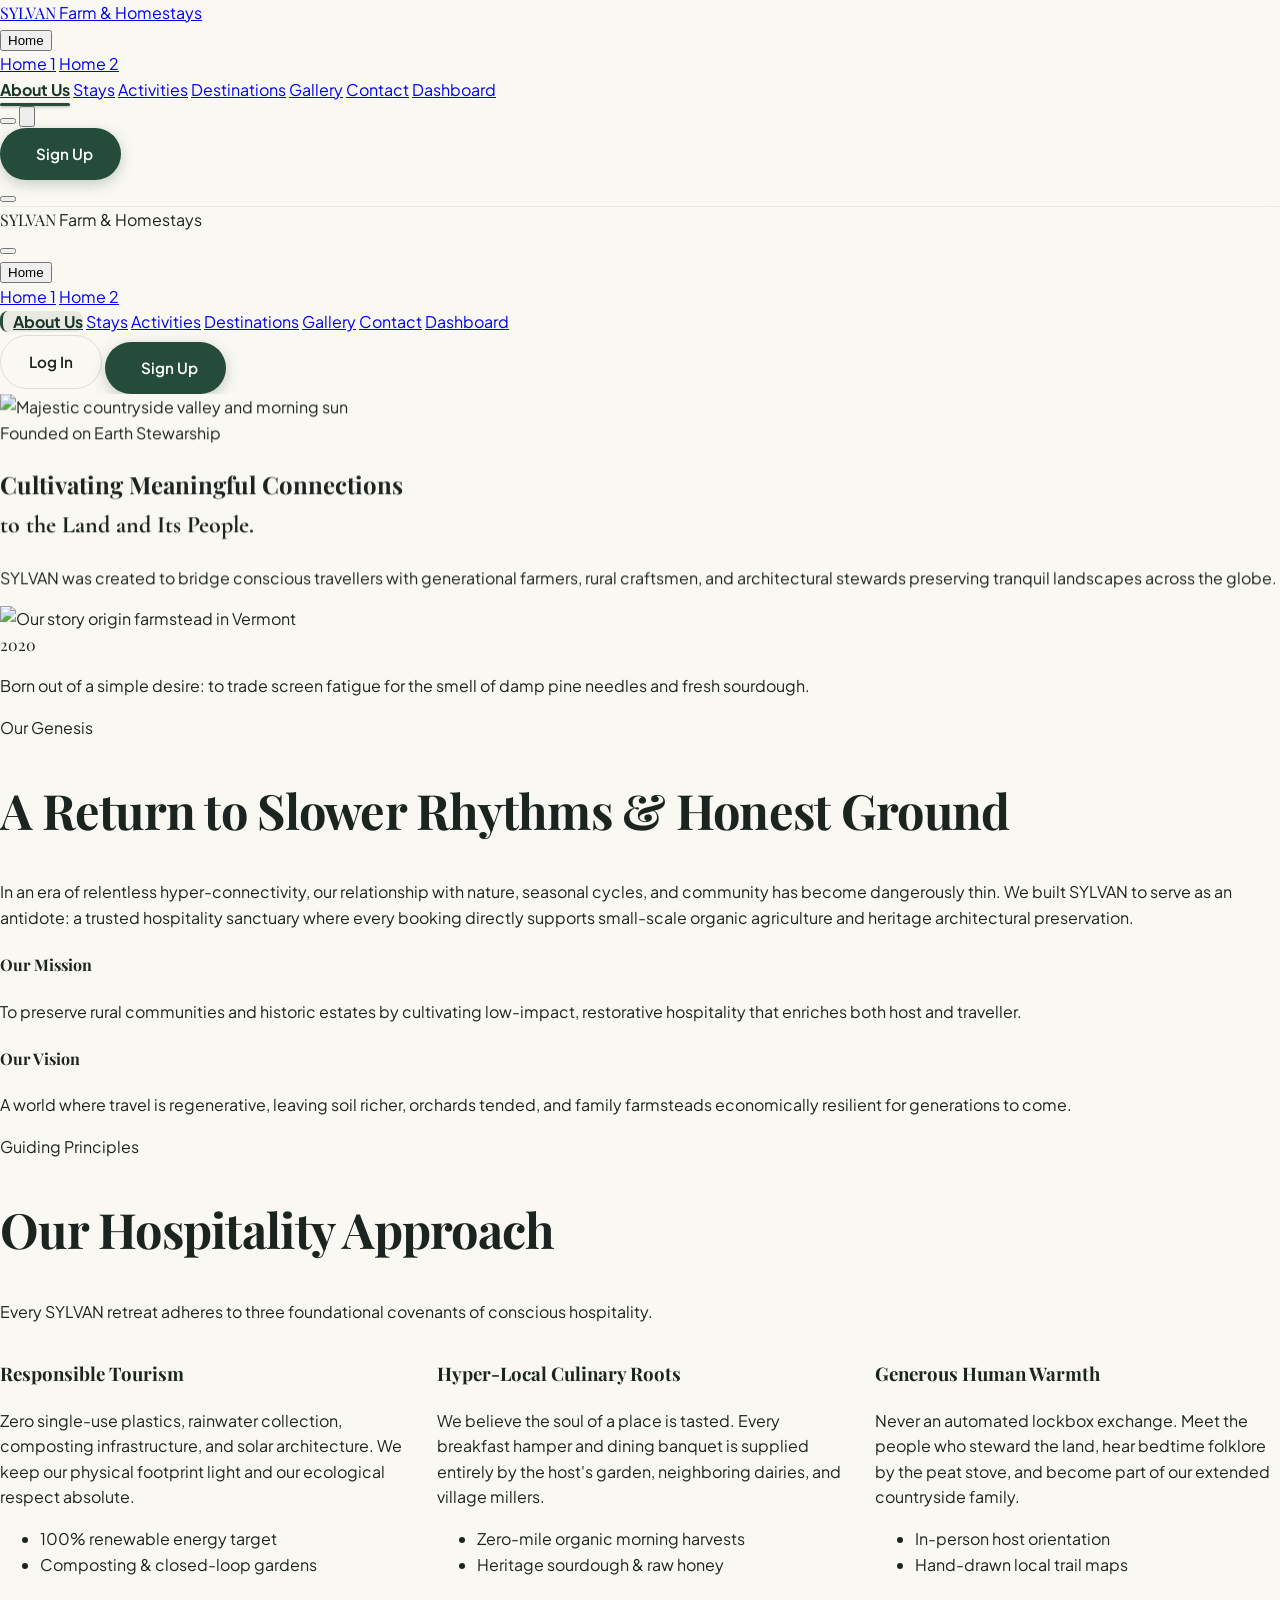
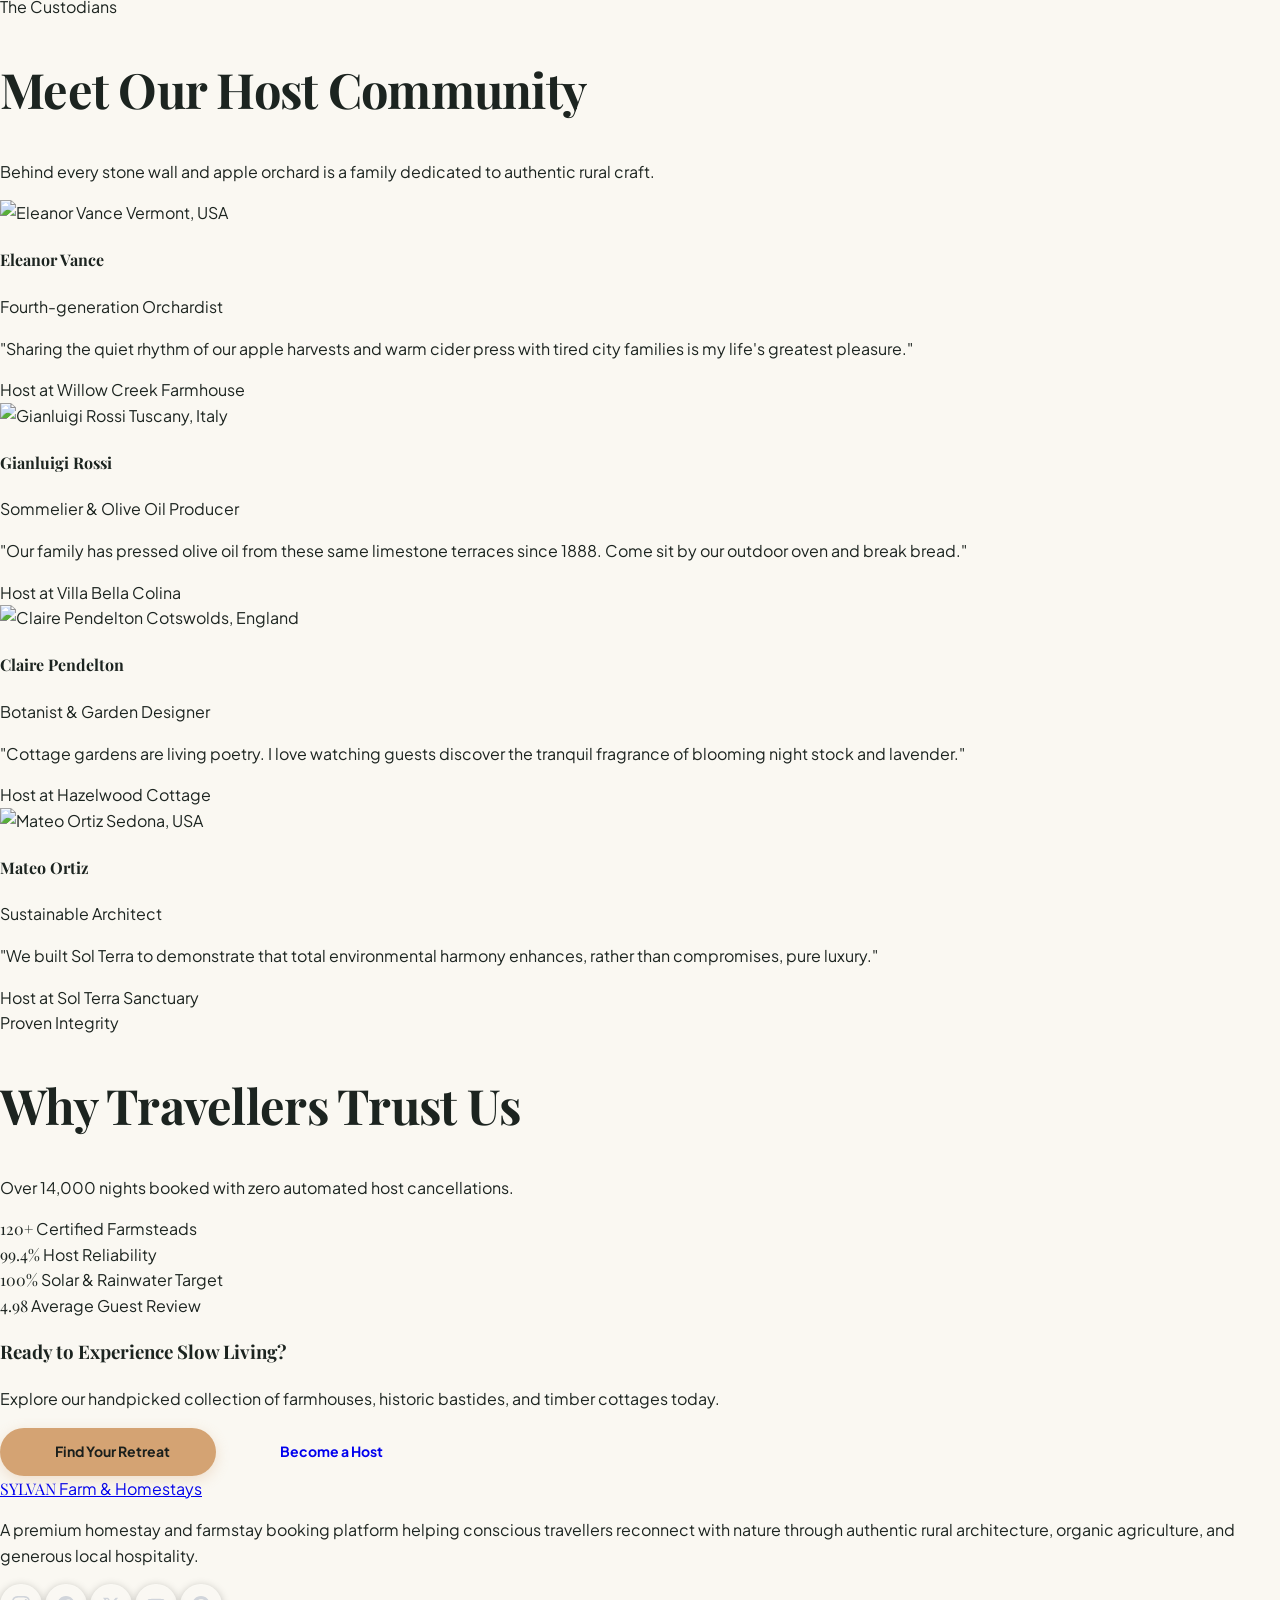
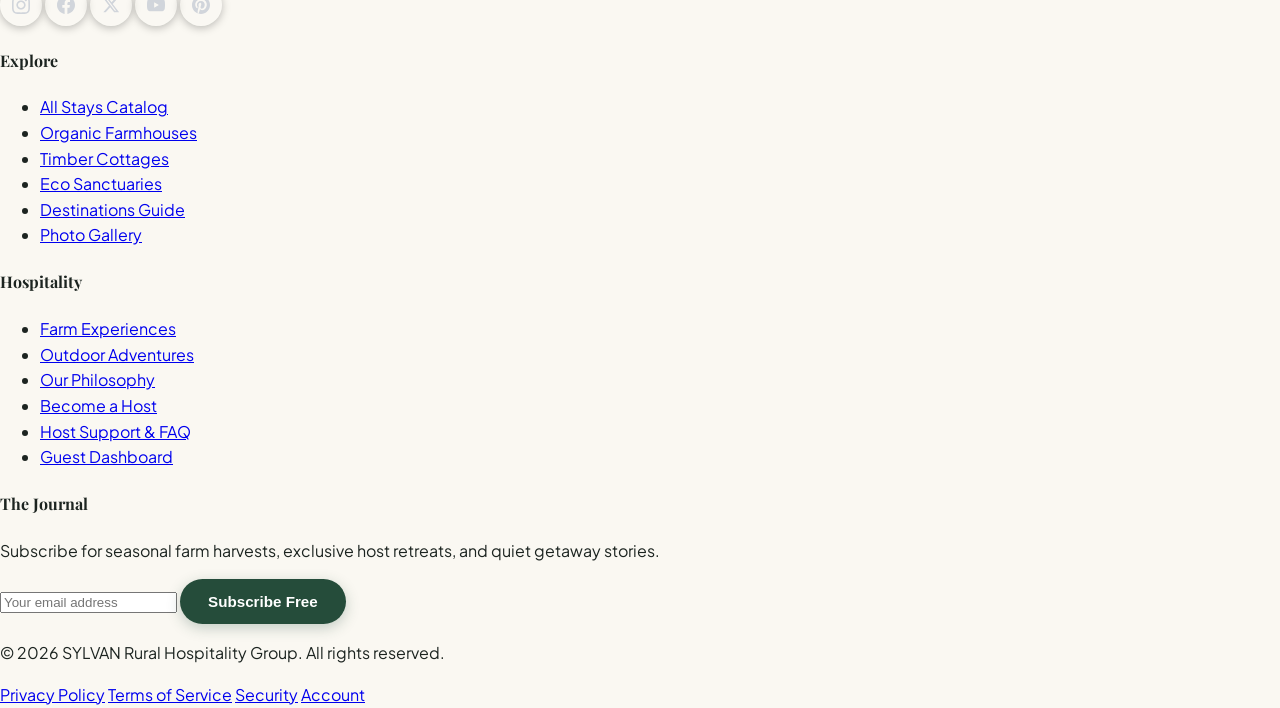
==== about.html @ 1a03da2d "Add prominent active menu indicators for desktop navbar and mobile drawer across all pages" ====
<!DOCTYPE html>
<html lang="en" dir="ltr">
<head>
  <meta charset="UTF-8">
  <link rel="icon" type="image/svg+xml" href="favicon.svg">
  <meta name="viewport" content="width=device-width, initial-scale=1.0">
  <title>About Us | SYLVAN - Luxury Homestays & Farm Retreats</title>
  <meta name="description" content="Learn about SYLVAN's mission, sustainable rural hospitality approach, and our community of passionate farmstead stewards and heritage hosts.">
  
  <!-- Tailwind CSS CDN -->
  <script src="https://cdn.tailwindcss.com"></script>
  <script>
    tailwind.config = {
      darkMode: 'class',
      theme: {
        extend: {
          colors: {
            forest: {
              DEFAULT: '#254C3A',
              dark: '#193629',
              light: '#32634C'
            },
            sage: {
              DEFAULT: '#A8B89A',
              light: '#E4ECE0'
            },
            cream: '#F8F5EC',
            earth: '#8B6B4A',
            sand: '#E8DDCA',
            amberAccent: '#D4A373'
          },
          fontFamily: {
            serif: ['Playfair Display', 'Georgia', 'serif'],
            display: ['Cormorant Garamond', 'Georgia', 'serif'],
            sans: ['Plus Jakarta Sans', 'sans-serif']
          }
        }
      }
    }
  </script>

  <!-- Lucide Icons -->
  <script src="https://unpkg.com/lucide@latest"></script>

  <!-- Custom Styles -->
  <link rel="stylesheet" href="css/style.css">
</head>
<body class="bg-[#FAF8F2] dark:bg-[#0F1714] text-[#1C2420] dark:text-[#F3F7F5] transition-colors duration-300">

  <!-- ==============================================================
       HEADER & NAVIGATION
       ============================================================== -->
  <header class="sticky top-0 z-50 glass-nav transition-all duration-300">
    <div class="max-w-7xl mx-auto px-4 sm:px-6 xl:px-8 h-20 flex items-center justify-between gap-4">
      
      <!-- Logo -->
      <a href="index.html" class="flex items-center gap-2.5 sm:gap-3 group shrink-0">
        <div class="w-10 h-10 rounded-2xl bg-forest dark:bg-emerald-800 text-white flex items-center justify-center shadow-md group-hover:scale-105 transition-transform">
          <i data-lucide="trees" class="w-5 h-5 text-amberAccent"></i>
        </div>
        <div>
          <span class="font-serif text-2xl font-bold tracking-tight text-forest dark:text-emerald-300 block leading-none">SYLVAN</span>
          <span class="text-[10px] uppercase tracking-widest text-earth dark:text-stone-400 font-semibold">Farm & Homestays</span>
        </div>
      </a>

      <!-- Desktop Nav -->
      <nav class="hidden lg:flex items-center gap-3.5 xl:gap-6 2xl:gap-7 text-xs xl:text-sm font-semibold text-stone-700 dark:text-stone-200">
        <div class="relative group py-2">
          <button class="flex items-center gap-1 hover:text-forest dark:hover:text-emerald-400 transition-colors whitespace-nowrap">
            Home <i data-lucide="chevron-down" class="w-3.5 h-3.5"></i>
          </button>
          <div class="absolute top-full left-0 mt-1 w-44 bg-white dark:bg-[#15221D] rounded-2xl shadow-xl border border-stone-200 dark:border-stone-800 py-2 opacity-0 invisible group-hover:opacity-100 group-hover:visible transition-all duration-200 z-50">
            <a href="index.html" class="block px-4 py-2 text-xs font-semibold hover:bg-stone-50 dark:hover:bg-stone-800">Home 1</a>
            <a href="home-2.html" class="block px-4 py-2 text-xs font-semibold hover:bg-stone-50 dark:hover:bg-stone-800">Home 2</a>
          </div>
        </div>

        <a href="about.html" class="nav-link-active text-forest dark:text-emerald-300 font-bold whitespace-nowrap">About Us</a>
        <a href="stays.html" class="hover:text-forest dark:hover:text-emerald-400 transition-colors whitespace-nowrap">Stays</a>
        <a href="activities.html" class="hover:text-forest dark:hover:text-emerald-400 transition-colors whitespace-nowrap">Activities</a>
        <a href="destinations.html" class="hover:text-forest dark:hover:text-emerald-400 transition-colors whitespace-nowrap">Destinations</a>
        <a href="gallery.html" class="hover:text-forest dark:hover:text-emerald-400 transition-colors whitespace-nowrap">Gallery</a>
        <a href="contact.html" class="hover:text-forest dark:hover:text-emerald-400 transition-colors whitespace-nowrap">Contact</a>
        <a href="dashboard.html" class="hover:text-forest dark:hover:text-emerald-400 transition-colors whitespace-nowrap">Dashboard</a>
      </nav>

      <!-- Right Header Actions -->
      <div class="flex items-center gap-2 xl:gap-3 shrink-0">
        <button class="theme-toggle-btn w-9 h-9 rounded-full bg-stone-100 dark:bg-stone-800 text-stone-700 dark:text-stone-200 flex items-center justify-center hover:scale-105 transition-transform" title="Toggle Light/Dark Theme">
          <i data-lucide="moon" class="theme-icon-moon w-4 h-4"></i>
          <i data-lucide="sun" class="theme-icon-sun w-4 h-4 hidden"></i>
        </button>

        <button class="rtl-toggle-btn w-9 h-9 rounded-full bg-stone-100 dark:bg-stone-800 text-stone-700 dark:text-stone-200 flex items-center justify-center hover:scale-105 transition-transform" title="Toggle RTL / LTR Reading Direction" aria-label="Toggle RTL / LTR Reading Direction">
          <svg class="w-4 h-4" fill="none" stroke="currentColor" stroke-width="2" viewBox="0 0 24 24">
            <path stroke-linecap="round" stroke-linejoin="round" d="M8 7h12m0 0l-4-4m4 4l-4 4m0 6H4m0 0l4 4m-4-4l4-4" />
          </svg>
        </button>

        <!-- Primary Auth CTA (Sign Up in all views: mobile, tablet, desktop) -->
        <div class="flex items-center">
          <a href="signup.html" class="btn-primary text-xs px-2.5 sm:px-3.5 xl:px-5 py-1.5 sm:py-2 xl:py-2.5 shadow-sm inline-flex items-center gap-1 sm:gap-1.5 xl:gap-2 whitespace-nowrap">
            <i data-lucide="user-plus" class="w-3.5 h-3.5 text-amberAccent"></i>
            <span>Sign Up</span>
          </a>
        </div>

        <button id="mobile-menu-toggle" class="lg:hidden w-10 h-10 rounded-2xl bg-stone-100 dark:bg-stone-800 flex items-center justify-center text-stone-800 dark:text-stone-200">
          <i data-lucide="menu" class="w-5 h-5"></i>
        </button>
      </div>
    </div>
  </header>

  <!-- Mobile Drawer Overlay -->
  <div id="mobile-drawer" class="fixed inset-0 z-[10000] bg-stone-950/60 backdrop-blur-sm hidden transition-opacity">
    <div class="drawer-content fixed top-0 right-0 w-80 max-w-full h-full bg-cream dark:bg-[#15221D] p-5 sm:p-6 shadow-2xl flex flex-col justify-between transition-transform duration-300 translate-x-full overflow-y-auto">
      <div>
        <div class="flex items-center justify-between pb-6 border-b border-stone-200 dark:border-stone-800">
          <div class="flex items-center gap-2.5">
            <div class="w-9 h-9 rounded-xl bg-forest dark:bg-emerald-800 text-white flex items-center justify-center shadow-xs">
              <i data-lucide="trees" class="w-4 h-4 text-amberAccent"></i>
            </div>
            <div>
              <span class="font-serif font-bold text-lg text-forest dark:text-emerald-300 block leading-none">SYLVAN</span>
              <span class="text-[9px] uppercase tracking-widest text-earth dark:text-stone-400 font-semibold">Farm & Homestays</span>
            </div>
          </div>
          <button id="mobile-drawer-close" class="w-8 h-8 rounded-full bg-stone-200 dark:bg-stone-800 flex items-center justify-center">
            <i data-lucide="x" class="w-4 h-4"></i>
          </button>
        </div>

        <nav class="flex flex-col gap-2.5 mt-6 text-sm font-semibold">
          <!-- Home Submenu matching Desktop -->
          <div class="py-1">
            <button type="button"
              class="w-full flex items-center justify-between py-1.5 hover:text-forest dark:hover:text-emerald-400 transition-colors"
              onclick="this.nextElementSibling.classList.toggle('hidden'); const icon = this.querySelector('i'); if (icon) icon.classList.toggle('rotate-180');">
              <span class="flex items-center gap-1.5">Home</span>
              <i data-lucide="chevron-down" class="w-4 h-4 text-stone-400 transition-transform duration-200"></i>
            </button>
            <div class="pl-4 flex flex-col gap-1.5 mt-1 border-l-2 border-emerald-700/40">
              <a href="index.html" class="py-1 text-xs font-semibold hover:text-forest">Home 1</a>
              <a href="home-2.html" class="py-1 text-xs font-semibold hover:text-forest">Home 2</a>
            </div>
          </div>

          <a href="about.html" class="drawer-link-active py-1.5 font-bold text-forest dark:text-emerald-300 transition-colors block">About Us</a>
          <a href="stays.html" class="py-1.5 hover:text-forest dark:hover:text-emerald-400 transition-colors">Stays</a>
          <a href="activities.html" class="py-1.5 hover:text-forest dark:hover:text-emerald-400 transition-colors">Activities</a>
          <a href="destinations.html" class="py-1.5 hover:text-forest dark:hover:text-emerald-400 transition-colors">Destinations</a>
          <a href="gallery.html" class="py-1.5 hover:text-forest dark:hover:text-emerald-400 transition-colors">Gallery</a>
          <a href="contact.html" class="py-1.5 hover:text-forest dark:hover:text-emerald-400 transition-colors">Contact</a>
          <a href="dashboard.html" class="py-1.5 hover:text-forest dark:hover:text-emerald-400 transition-colors">Dashboard</a>
        </nav>
      </div>

      <div class="pt-4 sm:pt-6 border-t border-stone-200 dark:border-stone-800 flex flex-col gap-2.5 sm:gap-3 shrink-0 my-2">
        <a href="login.html" class="btn-secondary text-xs text-center py-2 sm:py-2.5 rounded-full font-semibold">Log In</a>
        <a href="signup.html" class="btn-primary text-xs text-center py-2 sm:py-2.5 rounded-full font-semibold inline-flex items-center justify-center gap-1.5">
          <i data-lucide="user-plus" class="w-3.5 h-3.5 text-amberAccent"></i>
          <span>Sign Up</span>
        </a>
      </div>
    </div>
  </div>

  <main>
    <!-- ==============================================================
         ABOUT US – SECTION 1: ABOUT HERO
         ============================================================== -->
    <section data-scroll-anim="fade-down" class="relative py-28 px-4 sm:px-6 lg:px-8 overflow-hidden">
      <div class="absolute inset-0 z-0">
        <img src="https://images.unsplash.com/photo-1464822759023-fed622ff2c3b?auto=format&fit=crop&w=2000&q=80" alt="Majestic countryside valley and morning sun" class="w-full h-full object-cover filter brightness-[0.70]">
        <div class="absolute inset-0 bg-stone-950/40"></div>
      </div>

      <div class="relative z-10 max-w-4xl mx-auto text-center text-white">
        <span class="inline-flex items-center gap-2 px-3.5 py-1.5 rounded-full bg-white/20 backdrop-blur-md text-amber-200 text-xs font-semibold mb-6">
          <i data-lucide="sprout" class="w-3.5 h-3.5 text-amber-300"></i> Founded on Earth Stewarship
        </span>

        <h1 class="font-serif text-4xl sm:text-6xl font-bold mb-6 leading-tight drop-shadow-md">
          Cultivating Meaningful Connections<br>
          <span class="italic font-display font-normal text-amber-100">to the Land and Its People.</span>
        </h1>

        <p class="text-stone-200 text-base sm:text-lg max-w-2xl mx-auto font-light leading-relaxed drop-shadow-sm">
          SYLVAN was created to bridge conscious travellers with generational farmers, rural craftsmen, and architectural stewards preserving tranquil landscapes across the globe.
        </p>
      </div>
    </section>

    <!-- ==============================================================
         ABOUT US – SECTION 2: OUR STORY
         (Platform introduction, mission, vision, and travel philosophy)
         ============================================================== -->
    <section data-scroll-anim="split-columns" class="py-24 px-4 sm:px-6 lg:px-8 max-w-7xl mx-auto">
      <div class="grid grid-cols-1 lg:grid-cols-12 gap-12 items-center">
        <!-- Visual Column -->
        <div class="lg:col-span-6 relative">
          <div class="rounded-3xl overflow-hidden aspect-[4/3] shadow-2xl">
            <img src="https://images.unsplash.com/photo-1486406146926-c627a92ad1ab?auto=format&fit=crop&w=1000&q=80" alt="Our story origin farmstead in Vermont" class="w-full h-full object-cover">
          </div>
          <div class="absolute -bottom-6 -right-6 p-6 rounded-3xl bg-forest text-white shadow-xl max-w-xs hidden sm:block">
            <span class="font-serif text-3xl font-bold block mb-1">2020</span>
            <p class="text-xs text-stone-200 leading-relaxed">Born out of a simple desire: to trade screen fatigue for the smell of damp pine needles and fresh sourdough.</p>
          </div>
        </div>

        <!-- Narrative Column -->
        <div class="lg:col-span-6 space-y-6">
          <span class="text-xs font-bold uppercase tracking-widest text-forest dark:text-emerald-400 block">Our Genesis</span>
          <h2 class="section-title font-serif font-bold text-stone-900 dark:text-stone-100">
            A Return to Slower Rhythms & Honest Ground
          </h2>
          <p class="text-stone-600 dark:text-stone-300 text-sm leading-relaxed">
            In an era of relentless hyper-connectivity, our relationship with nature, seasonal cycles, and community has become dangerously thin. We built SYLVAN to serve as an antidote: a trusted hospitality sanctuary where every booking directly supports small-scale organic agriculture and heritage architectural preservation.
          </p>

          <div class="grid grid-cols-1 sm:grid-cols-2 gap-6 pt-4">
            <div class="p-5 rounded-2xl bg-stone-50 dark:bg-stone-800/50 border border-stone-200/60 dark:border-stone-700/60">
              <h4 class="font-serif font-bold text-base text-forest dark:text-emerald-400 mb-2">Our Mission</h4>
              <p class="text-xs text-stone-600 dark:text-stone-400 leading-relaxed">
                To preserve rural communities and historic estates by cultivating low-impact, restorative hospitality that enriches both host and traveller.
              </p>
            </div>
            <div class="p-5 rounded-2xl bg-stone-50 dark:bg-stone-800/50 border border-stone-200/60 dark:border-stone-700/60">
              <h4 class="font-serif font-bold text-base text-amber-700 dark:text-amber-400 mb-2">Our Vision</h4>
              <p class="text-xs text-stone-600 dark:text-stone-400 leading-relaxed">
                A world where travel is regenerative, leaving soil richer, orchards tended, and family farmsteads economically resilient for generations to come.
              </p>
            </div>
          </div>
        </div>
      </div>
    </section>

    <!-- ==============================================================
         ABOUT US – SECTION 3: OUR HOSPITALITY APPROACH
         (Authentic local stays, responsible tourism, and meaningful experiences)
         ============================================================== -->
    <section data-scroll-anim="stagger-up" class="py-24 bg-cream dark:bg-[#15221D] px-4 sm:px-6 lg:px-8 border-y border-stone-200/60 dark:border-stone-800/60">
      <div class="max-w-7xl mx-auto">
        <div class="text-center max-w-2xl mx-auto mb-16">
          <span class="text-xs font-bold uppercase tracking-widest text-forest dark:text-emerald-400 block mb-2">Guiding Principles</span>
          <h2 class="section-title font-serif font-bold text-stone-900 dark:text-stone-100">
            Our Hospitality Approach
          </h2>
          <p class="text-stone-600 dark:text-stone-400 text-sm mt-3">
            Every SYLVAN retreat adheres to three foundational covenants of conscious hospitality.
          </p>
        </div>

        <div class="card-grid-3">
          <!-- Pillar 1 -->
          <div class="p-8 rounded-3xl bg-white dark:bg-[#1B2B25] border border-stone-200/80 dark:border-stone-800/80 shadow-sm flex flex-col justify-between">
            <div>
              <div class="w-12 h-12 rounded-2xl bg-emerald-100 dark:bg-emerald-950 text-emerald-800 dark:text-emerald-300 flex items-center justify-center mb-6">
                <i data-lucide="leaf" class="w-6 h-6"></i>
              </div>
              <h3 class="font-serif text-xl font-bold mb-3">Responsible Tourism</h3>
              <p class="text-stone-600 dark:text-stone-400 text-sm leading-relaxed mb-6">
                Zero single-use plastics, rainwater collection, composting infrastructure, and solar architecture. We keep our physical footprint light and our ecological respect absolute.
              </p>
            </div>
            <ul class="text-xs text-stone-500 space-y-2 border-t border-stone-100 dark:border-stone-700/60 pt-4">
              <li class="flex items-center gap-2"><i data-lucide="check" class="w-3.5 h-3.5 text-emerald-700"></i> 100% renewable energy target</li>
              <li class="flex items-center gap-2"><i data-lucide="check" class="w-3.5 h-3.5 text-emerald-700"></i> Composting & closed-loop gardens</li>
            </ul>
          </div>

          <!-- Pillar 2 -->
          <div class="p-8 rounded-3xl bg-white dark:bg-[#1B2B25] border border-stone-200/80 dark:border-stone-800/80 shadow-sm flex flex-col justify-between">
            <div>
              <div class="w-12 h-12 rounded-2xl bg-amber-100 dark:bg-amber-950 text-amber-800 dark:text-amber-400 flex items-center justify-center mb-6">
                <i data-lucide="utensils" class="w-6 h-6"></i>
              </div>
              <h3 class="font-serif text-xl font-bold mb-3">Hyper-Local Culinary Roots</h3>
              <p class="text-stone-600 dark:text-stone-400 text-sm leading-relaxed mb-6">
                We believe the soul of a place is tasted. Every breakfast hamper and dining banquet is supplied entirely by the host's garden, neighboring dairies, and village millers.
              </p>
            </div>
            <ul class="text-xs text-stone-500 space-y-2 border-t border-stone-100 dark:border-stone-700/60 pt-4">
              <li class="flex items-center gap-2"><i data-lucide="check" class="w-3.5 h-3.5 text-emerald-700"></i> Zero-mile organic morning harvests</li>
              <li class="flex items-center gap-2"><i data-lucide="check" class="w-3.5 h-3.5 text-emerald-700"></i> Heritage sourdough & raw honey</li>
            </ul>
          </div>

          <!-- Pillar 3 -->
          <div class="p-8 rounded-3xl bg-white dark:bg-[#1B2B25] border border-stone-200/80 dark:border-stone-800/80 shadow-sm flex flex-col justify-between">
            <div>
              <div class="w-12 h-12 rounded-2xl bg-emerald-100 dark:bg-emerald-950 text-emerald-800 dark:text-emerald-300 flex items-center justify-center mb-6">
                <i data-lucide="heart-handshake" class="w-6 h-6"></i>
              </div>
              <h3 class="font-serif text-xl font-bold mb-3">Generous Human Warmth</h3>
              <p class="text-stone-600 dark:text-stone-400 text-sm leading-relaxed mb-6">
                Never an automated lockbox exchange. Meet the people who steward the land, hear bedtime folklore by the peat stove, and become part of our extended countryside family.
              </p>
            </div>
            <ul class="text-xs text-stone-500 space-y-2 border-t border-stone-100 dark:border-stone-700/60 pt-4">
              <li class="flex items-center gap-2"><i data-lucide="check" class="w-3.5 h-3.5 text-emerald-700"></i> In-person host orientation</li>
              <li class="flex items-center gap-2"><i data-lucide="check" class="w-3.5 h-3.5 text-emerald-700"></i> Hand-drawn local trail maps</li>
            </ul>
          </div>
        </div>
      </div>
    </section>

    <!-- ==============================================================
         ABOUT US – SECTION 4: OUR HOST COMMUNITY
         (Property owners, local farmers, and hospitality partners)
         ============================================================== -->
    <section data-scroll-anim="spring-pop" class="py-24 px-4 sm:px-6 lg:px-8 max-w-7xl mx-auto">
      <div class="text-center max-w-2xl mx-auto mb-16">
        <span class="text-xs font-bold uppercase tracking-widest text-forest dark:text-emerald-400 block mb-2">The Custodians</span>
        <h2 class="section-title font-serif font-bold text-stone-900 dark:text-stone-100">
          Meet Our Host Community
        </h2>
        <p class="text-stone-600 dark:text-stone-400 text-sm mt-3">
          Behind every stone wall and apple orchard is a family dedicated to authentic rural craft.
        </p>
      </div>

      <div class="grid grid-cols-1 sm:grid-cols-2 lg:grid-cols-4 gap-8">
        <!-- Host 1: Eleanor & Marcus Vance -->
        <div class="bg-white dark:bg-[#15221D] rounded-3xl overflow-hidden border border-stone-200 dark:border-stone-800 shadow-sm flex flex-col justify-between">
          <div class="relative aspect-square overflow-hidden">
            <img src="https://images.unsplash.com/photo-1534528741775-53994a69daeb?auto=format&fit=crop&w=300&q=80" alt="Eleanor Vance" class="w-full h-full object-cover object-top">
            <span class="absolute bottom-3 left-3 px-3 py-1 rounded-full text-[11px] font-semibold bg-stone-900/80 text-white backdrop-blur-md">
              Vermont, USA
            </span>
          </div>
          <div class="p-5 flex-1 flex flex-col justify-between">
            <div>
              <h4 class="font-serif font-bold text-base text-stone-900 dark:text-stone-100">Eleanor Vance</h4>
              <p class="text-xs text-stone-500 font-medium mb-3">Fourth-generation Orchardist</p>
              <p class="text-xs text-stone-600 dark:text-stone-400 line-clamp-3 leading-relaxed">
                "Sharing the quiet rhythm of our apple harvests and warm cider press with tired city families is my life's greatest pleasure."
              </p>
            </div>
            <div class="pt-3 mt-3 border-t border-stone-100 dark:border-stone-800 text-[11px] text-emerald-800 dark:text-emerald-400 font-semibold">
              Host at Willow Creek Farmhouse
            </div>
          </div>
        </div>

        <!-- Host 2: Gianluigi Rossi -->
        <div class="bg-white dark:bg-[#15221D] rounded-3xl overflow-hidden border border-stone-200 dark:border-stone-800 shadow-sm flex flex-col justify-between">
          <div class="relative aspect-square overflow-hidden">
            <img src="https://images.unsplash.com/photo-1500648767791-00dcc994a43e?auto=format&fit=crop&w=300&q=80" alt="Gianluigi Rossi" class="w-full h-full object-cover object-top">
            <span class="absolute bottom-3 left-3 px-3 py-1 rounded-full text-[11px] font-semibold bg-stone-900/80 text-white backdrop-blur-md">
              Tuscany, Italy
            </span>
          </div>
          <div class="p-5 flex-1 flex flex-col justify-between">
            <div>
              <h4 class="font-serif font-bold text-base text-stone-900 dark:text-stone-100">Gianluigi Rossi</h4>
              <p class="text-xs text-stone-500 font-medium mb-3">Sommelier & Olive Oil Producer</p>
              <p class="text-xs text-stone-600 dark:text-stone-400 line-clamp-3 leading-relaxed">
                "Our family has pressed olive oil from these same limestone terraces since 1888. Come sit by our outdoor oven and break bread."
              </p>
            </div>
            <div class="pt-3 mt-3 border-t border-stone-100 dark:border-stone-800 text-[11px] text-emerald-800 dark:text-emerald-400 font-semibold">
              Host at Villa Bella Colina
            </div>
          </div>
        </div>

        <!-- Host 3: Claire Pendelton -->
        <div class="bg-white dark:bg-[#15221D] rounded-3xl overflow-hidden border border-stone-200 dark:border-stone-800 shadow-sm flex flex-col justify-between">
          <div class="relative aspect-square overflow-hidden">
            <img src="https://images.unsplash.com/photo-1573496359142-b8d87734a5a2?auto=format&fit=crop&w=300&q=80" alt="Claire Pendelton" class="w-full h-full object-cover object-top">
            <span class="absolute bottom-3 left-3 px-3 py-1 rounded-full text-[11px] font-semibold bg-stone-900/80 text-white backdrop-blur-md">
              Cotswolds, England
            </span>
          </div>
          <div class="p-5 flex-1 flex flex-col justify-between">
            <div>
              <h4 class="font-serif font-bold text-base text-stone-900 dark:text-stone-100">Claire Pendelton</h4>
              <p class="text-xs text-stone-500 font-medium mb-3">Botanist & Garden Designer</p>
              <p class="text-xs text-stone-600 dark:text-stone-400 line-clamp-3 leading-relaxed">
                "Cottage gardens are living poetry. I love watching guests discover the tranquil fragrance of blooming night stock and lavender."
              </p>
            </div>
            <div class="pt-3 mt-3 border-t border-stone-100 dark:border-stone-800 text-[11px] text-emerald-800 dark:text-emerald-400 font-semibold">
              Host at Hazelwood Cottage
            </div>
          </div>
        </div>

        <!-- Host 4: Mateo Ortiz -->
        <div class="bg-white dark:bg-[#15221D] rounded-3xl overflow-hidden border border-stone-200 dark:border-stone-800 shadow-sm flex flex-col justify-between">
          <div class="relative aspect-square overflow-hidden">
            <img src="https://images.unsplash.com/photo-1507003211169-0a1dd7228f2d?auto=format&fit=crop&w=500&q=80" alt="Mateo Ortiz" class="w-full h-full object-cover object-top">
            <span class="absolute bottom-3 left-3 px-3 py-1 rounded-full text-[11px] font-semibold bg-stone-900/80 text-white backdrop-blur-md">
              Sedona, USA
            </span>
          </div>
          <div class="p-5 flex-1 flex flex-col justify-between">
            <div>
              <h4 class="font-serif font-bold text-base text-stone-900 dark:text-stone-100">Mateo Ortiz</h4>
              <p class="text-xs text-stone-500 font-medium mb-3">Sustainable Architect</p>
              <p class="text-xs text-stone-600 dark:text-stone-400 line-clamp-3 leading-relaxed">
                "We built Sol Terra to demonstrate that total environmental harmony enhances, rather than compromises, pure luxury."
              </p>
            </div>
            <div class="pt-3 mt-3 border-t border-stone-100 dark:border-stone-800 text-[11px] text-emerald-800 dark:text-emerald-400 font-semibold">
              Host at Sol Terra Sanctuary
            </div>
          </div>
        </div>
      </div>
    </section>

    <!-- ==============================================================
         ABOUT US – SECTION 5: WHY TRAVELLERS TRUST US
         (Achievements, counters, testimonials & booking CTA)
         ============================================================== -->
    <section data-scroll-anim="3d-tilt" class="py-24 bg-stone-100/70 dark:bg-[#121D18] px-4 sm:px-6 lg:px-8 border-t border-stone-200/60 dark:border-stone-800/60 anim-values-pillar-rise">
      <div class="max-w-7xl mx-auto">
        <div class="text-center max-w-2xl mx-auto mb-16">
          <span class="text-xs font-bold uppercase tracking-widest text-forest dark:text-emerald-400 block mb-2">Proven Integrity</span>
          <h2 class="section-title font-serif font-bold text-stone-900 dark:text-stone-100">
            Why Travellers Trust Us
          </h2>
          <p class="text-stone-600 dark:text-stone-400 text-sm mt-3">
            Over 14,000 nights booked with zero automated host cancellations.
          </p>
        </div>

        <!-- 4 Animated Stats -->
        <div class="grid grid-cols-1 sm:grid-cols-2 lg:grid-cols-4 gap-6 mb-16">
          <div class="p-8 rounded-3xl bg-white dark:bg-[#15221D] border border-stone-200 dark:border-stone-800 text-center shadow-sm">
            <span class="font-serif text-4xl sm:text-5xl font-bold text-forest dark:text-emerald-300 block mb-2">120+</span>
            <span class="text-xs font-semibold text-stone-500 uppercase tracking-wider">Certified Farmsteads</span>
          </div>
          <div class="p-8 rounded-3xl bg-white dark:bg-[#15221D] border border-stone-200 dark:border-stone-800 text-center shadow-sm">
            <span class="font-serif text-4xl sm:text-5xl font-bold text-forest dark:text-emerald-300 block mb-2">99.4%</span>
            <span class="text-xs font-semibold text-stone-500 uppercase tracking-wider">Host Reliability</span>
          </div>
          <div class="p-8 rounded-3xl bg-white dark:bg-[#15221D] border border-stone-200 dark:border-stone-800 text-center shadow-sm">
            <span class="font-serif text-4xl sm:text-5xl font-bold text-forest dark:text-emerald-300 block mb-2">100%</span>
            <span class="text-xs font-semibold text-stone-500 uppercase tracking-wider">Solar & Rainwater Target</span>
          </div>
          <div class="p-8 rounded-3xl bg-white dark:bg-[#15221D] border border-stone-200 dark:border-stone-800 text-center shadow-sm">
            <span class="font-serif text-4xl sm:text-5xl font-bold text-forest dark:text-emerald-300 block mb-2">4.98</span>
            <span class="text-xs font-semibold text-stone-500 uppercase tracking-wider">Average Guest Review</span>
          </div>
        </div>

        <!-- Final CTA Banner inside Section 5 -->
        <div class="p-10 sm:p-14 rounded-3xl bg-forest text-white shadow-2xl flex flex-col md:flex-row items-center justify-between gap-8">
          <div>
            <h3 class="font-serif text-2xl sm:text-3xl font-bold mb-2">Ready to Experience Slow Living?</h3>
            <p class="text-xs sm:text-sm text-stone-200 max-w-lg leading-relaxed">
              Explore our handpicked collection of farmhouses, historic bastides, and timber cottages today.
            </p>
          </div>
          <div class="flex flex-col sm:flex-row items-center gap-3">
            <a href="stays.html" class="cta-btn-banner btn-amber shadow-md">
              <i data-lucide="compass" class="w-4 h-4 shrink-0"></i> <span>Find Your Retreat</span>
            </a>
            <a href="contact.html#host-enquiry" class="cta-btn-banner border border-white/40 hover:bg-white/10 text-white">
              <i data-lucide="user-plus" class="w-4 h-4 shrink-0"></i> <span>Become a Host</span>
            </a>
          </div>
        </div>
      </div>
    </section>
  </main>

  <!-- ==============================================================
       SHARED FOOTER
       ============================================================== -->
  <footer class="bg-stone-900 text-stone-300 pt-20 pb-12 border-t border-stone-800">
    <div class="max-w-7xl mx-auto px-4 sm:px-6 lg:px-8">
      <div class="grid grid-cols-1 md:grid-cols-2 lg:grid-cols-5 gap-10 pb-16 border-b border-stone-800">
        <div class="lg:col-span-2">
          <a href="index.html" class="flex items-center gap-2.5 sm:gap-3 mb-4 group">
            <div
              class="w-10 h-10 rounded-2xl bg-forest dark:bg-emerald-800 text-white flex items-center justify-center shadow-md group-hover:scale-105 transition-transform">
              <i data-lucide="trees" class="w-5 h-5 text-amberAccent"></i>
            </div>
            <div>
              <span class="font-serif text-2xl font-bold text-white tracking-tight block leading-none">SYLVAN</span>
              <span class="text-[10px] uppercase tracking-widest text-stone-400 font-semibold">Farm & Homestays</span>
            </div>
          </a>
          <p class="text-xs text-stone-400 max-w-sm leading-relaxed mb-6">
            A premium homestay and farmstay booking platform helping conscious travellers reconnect with nature through authentic rural architecture, organic agriculture, and generous local hospitality.
          </p>
          <div class="flex items-center gap-2.5 text-stone-300">
            <!-- Instagram (Authentic Radial Gradient Hover) -->
            <a href="https://instagram.com" target="_blank" rel="noopener noreferrer" class="social-icon-btn social-instagram" aria-label="SYLVAN on Instagram" title="Instagram">
              <svg viewBox="0 0 24 24">
                <path d="M12 2.163c3.204 0 3.584.012 4.85.07 3.252.148 4.771 1.691 4.919 4.919.058 1.265.069 1.645.069 4.849 0 3.205-.012 3.584-.069 4.849-.149 3.225-1.664 4.771-4.919 4.919-1.266.058-1.644.07-4.85.07-3.204 0-3.584-.012-4.849-.07-3.26-.149-4.771-1.699-4.919-4.92-.058-1.265-.07-1.644-.07-4.849 0-3.204.013-3.583.07-4.849.149-3.227 1.664-4.771 4.919-4.919 1.266-.057 1.645-.069 4.849-.069zm0-2.163c-3.259 0-3.667.014-4.947.072-4.358.2-6.78 2.618-6.98 6.98-.059 1.281-.073 1.689-.073 4.948 0 3.259.014 3.668.072 4.948.2 4.358 2.618 6.78 6.98 6.98 1.281.058 1.689.072 4.948.072 3.259 0 3.668-.014 4.948-.072 4.354-.2 6.782-2.618 6.979-6.98.059-1.28.073-1.689.073-4.948 0-3.259-.014-3.667-.072-4.947-.196-4.354-2.617-6.78-6.979-6.98-1.281-.059-1.69-.073-4.949-.073zm0 5.838c-3.403 0-6.162 2.759-6.162 6.162s2.759 6.163 6.162 6.163 6.162-2.759 6.162-6.163c0-3.403-2.759-6.162-6.162-6.162zm0 10.162c-2.209 0-4-1.79-4-4 0-2.209 1.791-4 4-4s4 1.791 4 4c0 2.21-1.791 4-4 4zm6.406-11.845c-.796 0-1.441.645-1.441 1.44s.645 1.44 1.441 1.44c.795 0 1.439-.645 1.439-1.44s-.644-1.44-1.439-1.44z"/>
              </svg>
            </a>
            <!-- Facebook (Authentic #1877F2 Blue Hover) -->
            <a href="https://facebook.com" target="_blank" rel="noopener noreferrer" class="social-icon-btn social-facebook" aria-label="SYLVAN on Facebook" title="Facebook">
              <svg viewBox="0 0 24 24">
                <path d="M24 12.073c0-6.627-5.373-12-12-12s-12 5.373-12 12c0 5.99 4.388 10.954 10.125 11.854v-8.385H7.078v-3.47h3.047V9.43c0-3.007 1.792-4.669 4.533-4.669 1.312 0 2.686.235 2.686.235v2.953H15.83c-1.491 0-1.956.925-1.956 1.874v2.25h3.328l-.532 3.47h-2.796v8.385C19.612 23.027 24 18.062 24 12.073z"/>
              </svg>
            </a>
            <!-- X / Twitter (Authentic Sleek Black Hover) -->
            <a href="https://x.com" target="_blank" rel="noopener noreferrer" class="social-icon-btn social-x" aria-label="SYLVAN on X (Twitter)" title="X (Twitter)">
              <svg viewBox="0 0 24 24">
                <path d="M18.244 2.25h3.308l-7.227 8.26 8.502 11.24H16.17l-5.214-6.817L4.99 21.75H1.68l7.73-8.835L1.254 2.25H8.08l4.713 6.231zm-1.161 17.52h1.833L7.084 4.126H5.117z"/>
              </svg>
            </a>
            <!-- YouTube (Authentic #FF0000 Red Hover) -->
            <a href="https://youtube.com" target="_blank" rel="noopener noreferrer" class="social-icon-btn social-youtube" aria-label="SYLVAN on YouTube" title="YouTube">
              <svg viewBox="0 0 24 24">
                <path d="M23.498 6.186a3.016 3.016 0 0 0-2.122-2.136C19.505 3.545 12 3.545 12 3.545s-7.505 0-9.377.505A3.017 3.017 0 0 0 .502 6.186C0 8.07 0 12 0 12s0 3.93.502 5.814a3.016 3.016 0 0 0 2.122 2.136c1.871.505 9.376.505 9.376.505s7.505 0 9.377-.505a3.015 3.015 0 0 0 2.122-2.136C24 15.93 24 12 24 12s0-3.93-.502-5.814zM9.545 15.568V8.432L15.818 12l-6.273 3.568z"/>
              </svg>
            </a>
            <!-- Pinterest (Authentic #E60023 Crimson Hover) -->
            <a href="https://pinterest.com" target="_blank" rel="noopener noreferrer" class="social-icon-btn social-pinterest" aria-label="SYLVAN on Pinterest" title="Pinterest">
              <svg viewBox="0 0 24 24">
                <path d="M12 0C5.373 0 0 5.372 0 12c0 5.084 3.163 9.426 7.627 11.174-.105-.949-.2-2.405.042-3.441.218-.937 1.407-5.965 1.407-5.965s-.359-.719-.359-1.782c0-1.668.967-2.914 2.171-2.914 1.023 0 1.518.769 1.518 1.69 0 1.029-.655 2.568-.994 3.995-.283 1.194.599 2.169 1.777 2.169 2.133 0 3.772-2.249 3.772-5.495 0-2.873-2.064-4.882-5.012-4.882-3.414 0-5.418 2.561-5.418 5.207 0 1.031.397 2.138.893 2.738a.36.36 0 0 1 .083.345l-.333 1.36c-.053.22-.174.267-.402.161-1.499-.698-2.436-2.889-2.436-4.649 0-3.785 2.75-7.262 7.929-7.262 4.163 0 7.398 2.967 7.398 6.931 0 4.136-2.607 7.464-6.227 7.464-1.216 0-2.359-.631-2.75-1.378l-.748 2.853c-.271 1.043-1.002 2.35-1.492 3.146C9.57 23.812 10.763 24 12 24c6.627 0 12-5.373 12-12 0-6.628-5.373-12-12-12z"/>
              </svg>
            </a>
          </div>
        </div>

        <div>
          <h4 class="font-serif font-bold text-sm text-white uppercase tracking-wider mb-4">Explore</h4>
          <ul class="space-y-2.5 text-xs">
            <li><a href="stays.html" class="hover:text-amber-400 transition-colors">All Stays Catalog</a></li>
            <li><a href="stays.html?category=Farmhouses" class="hover:text-amber-400 transition-colors">Organic Farmhouses</a></li>
            <li><a href="stays.html?category=Countryside Cottages" class="hover:text-amber-400 transition-colors">Timber Cottages</a></li>
            <li><a href="stays.html?category=Eco Retreats" class="hover:text-amber-400 transition-colors">Eco Sanctuaries</a></li>
            <li><a href="destinations.html" class="hover:text-amber-400 transition-colors">Destinations Guide</a></li>
            <li><a href="gallery.html" class="hover:text-amber-400 transition-colors">Photo Gallery</a></li>
          </ul>
        </div>

        <div>
          <h4 class="font-serif font-bold text-sm text-white uppercase tracking-wider mb-4">Hospitality</h4>
          <ul class="space-y-2.5 text-xs">
            <li><a href="activities.html" class="hover:text-amber-400 transition-colors">Farm Experiences</a></li>
            <li><a href="activities.html" class="hover:text-amber-400 transition-colors">Outdoor Adventures</a></li>
            <li><a href="about.html" class="hover:text-amber-400 transition-colors">Our Philosophy</a></li>
            <li><a href="contact.html#host-enquiry" class="hover:text-amber-400 transition-colors">Become a Host</a></li>
            <li><a href="contact.html" class="hover:text-amber-400 transition-colors">Host Support & FAQ</a></li>
            <li><a href="dashboard.html" class="text-emerald-400 font-semibold hover:underline">Guest Dashboard</a></li>
          </ul>
        </div>

        <div>
          <h4 class="font-serif font-bold text-sm text-white uppercase tracking-wider mb-4">The Journal</h4>
          <p class="text-xs text-stone-400 mb-4 leading-relaxed">
            Subscribe for seasonal farm harvests, exclusive host retreats, and quiet getaway stories.
          </p>
          <form class="newsletter-form space-y-2">
            <input type="email" placeholder="Your email address" required class="w-full px-4 py-2.5 rounded-2xl bg-stone-800 border border-stone-700 text-xs text-white placeholder-stone-500 focus:outline-hidden focus:border-emerald-500">
            <button type="submit" class="w-full btn-primary text-xs py-2.5">
              Subscribe Free
            </button>
          </form>
        </div>
      </div>

      <div class="pt-8 flex flex-col sm:flex-row items-center justify-between text-xs text-stone-500 gap-4">
        <p>&copy; 2026 SYLVAN Rural Hospitality Group. All rights reserved.</p>
        <div class="flex items-center gap-6">
          <a href="contact.html" class="hover:text-stone-300">Privacy Policy</a>
          <a href="contact.html" class="hover:text-stone-300">Terms of Service</a>
          <a href="contact.html" class="hover:text-stone-300">Security</a>
          <a href="dashboard.html" class="hover:text-stone-300">Account</a>
        </div>
      </div>
    </div>
  </footer>

  <!-- Scripts -->
  <script src="js/data.js"></script>
  <script src="js/main.js"></script>
</body>
</html>
---- css/style.css ----
/* ===================================================================
   SYLVAN - Handcrafted Countryside & Farmstay Booking Platform
   Primary CSS Stylesheet with Light/Dark Theme & RTL Support
   =================================================================== */

@import url('https://fonts.googleapis.com/css2?family=Cormorant+Garamond:ital,wght@0,400;0,500;0,600;0,700;1,400&family=Plus+Jakarta+Sans:wght@300;400;500;600;700;800&family=Playfair+Display:ital,wght@0,400;0,600;0,700;1,400&display=swap');

:root {
  --font-serif: 'Playfair Display', Georgia, serif;
  --font-display: 'Cormorant Garamond', Georgia, serif;
  --font-sans: 'Plus Jakarta Sans', -apple-system, BlinkMacSystemFont, "Segoe UI", Roboto, sans-serif;

  /* Theme Brand Tokens */
  --color-forest: #254C3A;
  --color-forest-dark: #193629;
  --color-forest-light: #32634C;
  --color-sage: #A8B89A;
  --color-sage-light: #E4ECE0;
  --color-cream: #F8F5EC;
  --color-earth: #8B6B4A;
  --color-sand: #E8DDCA;
  --color-amber: #D4A373;

  /* Surface & Text */
  --bg-primary: #FAF8F2;
  --bg-surface: #FFFFFF;
  --bg-surface-elevated: #F3EFE6;
  --bg-subtle: #F0EDE4;
  --border-color: #E2DBD0;
  --border-subtle: #ECE6DC;
  
  --text-primary: #1C2420;
  --text-secondary: #526058;
  --text-muted: #7E8D84;
  --text-on-forest: #FAF8F2;

  --shadow-sm: 0 2px 8px rgba(37, 76, 58, 0.05);
  --shadow-md: 0 8px 24px rgba(37, 76, 58, 0.08);
  --shadow-lg: 0 16px 40px rgba(37, 76, 58, 0.12);
  --shadow-xl: 0 24px 60px rgba(37, 76, 58, 0.16);

  --radius-sm: 8px;
  --radius-md: 14px;
  --radius-lg: 20px;
  --radius-xl: 32px;
  --radius-full: 9999px;
}

/* Dark Mode Overrides */
html.dark {
  --bg-primary: #0F1714;
  --bg-surface: #15221D;
  --bg-surface-elevated: #1B2B25;
  --bg-subtle: #192722;
  --border-color: #273A33;
  --border-subtle: #1E2F29;

  --text-primary: #F3F7F5;
  --text-secondary: #A8BBB1;
  --text-muted: #758980;

  --shadow-sm: 0 2px 8px rgba(0, 0, 0, 0.4);
  --shadow-md: 0 8px 24px rgba(0, 0, 0, 0.5);
  --shadow-lg: 0 16px 40px rgba(0, 0, 0, 0.6);
  --shadow-xl: 0 24px 60px rgba(0, 0, 0, 0.7);
}

/* Global Reset & Base */
*, *::before, *::after {
  box-sizing: border-box;
}

html {
  font-family: var(--font-sans);
  scroll-behavior: smooth;
  color: var(--text-primary);
  background-color: var(--bg-primary);
  -webkit-tap-highlight-color: transparent;
  transition: background-color 0.3s ease, color 0.3s ease;
}

body {
  margin: 0;
  padding: 0;
  overflow-x: hidden;
  background-color: var(--bg-primary);
  color: var(--text-primary);
  font-size: 16px;
  line-height: 1.6;
}

/* RTL Global Adjustments */
html[dir="rtl"] {
  direction: rtl;
  text-align: right;
}

html[dir="rtl"] .ltr-only {
  direction: ltr;
}

/* Typography Utility Classes */
.font-serif {
  font-family: var(--font-serif);
}

.font-display {
  font-family: var(--font-display);
}

.font-sans {
  font-family: var(--font-sans);
}

/* Fluid Heading Scales */
.hero-title {
  font-family: var(--font-serif);
  font-size: clamp(2.5rem, 5.5vw, 4.8rem);
  line-height: 1.1;
  letter-spacing: -0.02em;
}

.section-title {
  font-family: var(--font-serif);
  font-size: clamp(2rem, 3.8vw, 3.2rem);
  line-height: 1.2;
  letter-spacing: -0.015em;
}

.card-title {
  font-family: var(--font-serif);
  font-size: clamp(1.25rem, 1.8vw, 1.5rem);
  line-height: 1.3;
}

/* Glassmorphism & Translucencies */
.glass-nav {
  background: rgba(250, 248, 242, 0.88);
  backdrop-filter: blur(16px);
  -webkit-backdrop-filter: blur(16px);
  border-bottom: 1px solid var(--border-subtle);
}

html.dark .glass-nav {
  background: rgba(15, 23, 20, 0.88);
  backdrop-filter: blur(16px);
  -webkit-backdrop-filter: blur(16px);
  border-bottom: 1px solid var(--border-color);
}

.glass-card {
  background: rgba(255, 255, 255, 0.85);
  backdrop-filter: blur(14px);
  -webkit-backdrop-filter: blur(14px);
  border: 1px solid rgba(255, 255, 255, 0.5);
}

html.dark .glass-card {
  background: rgba(21, 34, 29, 0.85);
  backdrop-filter: blur(14px);
  -webkit-backdrop-filter: blur(14px);
  border: 1px solid rgba(39, 58, 51, 0.6);
}

/* Buttons and Interactive Elements */
.btn-primary {
  display: inline-flex;
  align-items: center;
  justify-content: center;
  gap: 0.5rem;
  background-color: var(--color-forest);
  color: #FFFFFF;
  padding: 0.875rem 1.75rem;
  border-radius: var(--radius-full);
  font-weight: 600;
  font-size: 0.95rem;
  transition: all 0.25s cubic-bezier(0.16, 1, 0.3, 1);
  box-shadow: 0 4px 14px rgba(37, 76, 58, 0.25);
  text-decoration: none;
  border: none;
  cursor: pointer;
}

.btn-primary:hover {
  background-color: var(--color-forest-dark);
  transform: translateY(-2px);
  box-shadow: 0 6px 20px rgba(37, 76, 58, 0.35);
  color: #FFFFFF;
}

.btn-primary:active {
  transform: translateY(0);
}

.btn-secondary {
  display: inline-flex;
  align-items: center;
  justify-content: center;
  gap: 0.5rem;
  background-color: transparent;
  color: var(--text-primary);
  padding: 0.875rem 1.75rem;
  border-radius: var(--radius-full);
  font-weight: 600;
  font-size: 0.95rem;
  border: 1.5px solid var(--border-color);
  transition: all 0.25s ease;
  text-decoration: none;
  cursor: pointer;
}

.btn-secondary:hover {
  background-color: var(--bg-surface-elevated);
  border-color: var(--color-forest);
  color: var(--color-forest);
  transform: translateY(-2px);
}

.btn-amber {
  display: inline-flex;
  align-items: center;
  justify-content: center;
  gap: 0.5rem;
  background-color: var(--color-amber);
  color: #1A1F1C;
  padding: 0.875rem 1.75rem;
  border-radius: var(--radius-full);
  font-weight: 700;
  font-size: 0.95rem;
  transition: all 0.25s ease;
  box-shadow: 0 4px 14px rgba(212, 163, 115, 0.3);
  text-decoration: none;
  border: none;
  cursor: pointer;
}

.btn-amber:hover {
  background-color: #C69260;
  transform: translateY(-2px);
  box-shadow: 0 6px 20px rgba(212, 163, 115, 0.45);
}

/* Unified Hero & Banner CTA Sizing Across All Views */
.cta-btn-hero {
  width: 16rem; /* 256px */
  max-width: 100%;
  height: 3.5rem; /* 56px */
  display: inline-flex;
  align-items: center;
  justify-content: center;
  gap: 0.625rem;
  border-radius: var(--radius-full);
  font-size: 0.95rem;
  font-weight: 700;
  text-decoration: none;
  box-sizing: border-box;
  text-align: center;
  white-space: nowrap;
  transition: all 0.25s ease;
}

.cta-btn-banner {
  width: 13.5rem; /* 216px */
  max-width: 100%;
  height: 3rem; /* 48px */
  display: inline-flex;
  align-items: center;
  justify-content: center;
  gap: 0.5rem;
  border-radius: var(--radius-full);
  font-size: 0.875rem;
  font-weight: 700;
  text-decoration: none;
  box-sizing: border-box;
  text-align: center;
  white-space: nowrap;
  transition: all 0.25s ease;
}

@media (max-width: 640px) {
  .cta-btn-hero {
    width: 100%;
    max-width: 18rem; /* 288px */
  }
  .cta-btn-banner {
    width: 100%;
    max-width: 18rem; /* 288px */
  }
}

/* Responsive Card Grids (1-col on mobile, 2*2 / centered 3rd card on tablet, 3-4 cols on desktop) */
.card-grid-3 {
  display: grid;
  grid-template-columns: 1fr;
  gap: 2rem;
}

@media (min-width: 640px) and (max-width: 1023px) {
  .card-grid-3 {
    display: flex;
    flex-wrap: wrap;
    justify-content: center;
    gap: 1.5rem;
  }
  .card-grid-3 > * {
    width: calc(50% - 0.75rem);
    max-width: calc(50% - 0.75rem);
    flex: 0 0 calc(50% - 0.75rem);
  }
}

@media (min-width: 1024px) {
  .card-grid-3 {
    display: grid;
    grid-template-columns: repeat(3, minmax(0, 1fr));
    gap: 2rem;
  }
}

/* Custom Scrollbars */
::-webkit-scrollbar {
  width: 8px;
  height: 8px;
}

::-webkit-scrollbar-track {
  background: var(--bg-primary);
}

::-webkit-scrollbar-thumb {
  background: var(--color-sage);
  border-radius: 999px;
}

::-webkit-scrollbar-thumb:hover {
  background: var(--color-forest);
}

/* Animations */
@keyframes fadeIn {
  from { opacity: 0; }
  to { opacity: 1; }
}

@keyframes fadeUp {
  from {
    opacity: 0;
    transform: translateY(24px);
  }
  to {
    opacity: 1;
    transform: translateY(0);
  }
}

@keyframes floatSlow {
  0%, 100% { transform: translateY(0px); }
  50% { transform: translateY(-8px); }
}

@keyframes scaleIn {
  from {
    opacity: 0;
    transform: scale(0.96);
  }
  to {
    opacity: 1;
    transform: scale(1);
  }
}

/* ==============================================================
   UNIVERSAL SECTION SCROLL-REVEAL & ANIMATION ENGINE
   ============================================================== */

/* Base initial state for all animated sections */
[data-scroll-anim] {
  opacity: 0;
  transition: opacity 0.85s cubic-bezier(0.16, 1, 0.3, 1),
              transform 0.85s cubic-bezier(0.16, 1, 0.3, 1),
              filter 0.85s cubic-bezier(0.16, 1, 0.3, 1);
  will-change: opacity, transform;
}

/* Common revealed state: full opacity and natural transform */
[data-scroll-anim].is-revealed {
  opacity: 1 !important;
  transform: none !important;
  filter: none !important;
}

/* 1. Hero Cinematic Animation (Home 1 S1, Activities S1) */
[data-scroll-anim="hero-cinematic"] {
  transform: scale(1.04) translateY(24px);
}
[data-scroll-anim="hero-cinematic"].is-revealed {
  animation: heroCinematicKeyframe 1.2s cubic-bezier(0.16, 1, 0.3, 1) forwards;
}
@keyframes heroCinematicKeyframe {
  0% { opacity: 0; transform: scale(1.04) translateY(24px); }
  100% { opacity: 1; transform: scale(1) translateY(0); }
}

/* 2. Slide Left (Fluid entrance from left) */
[data-scroll-anim="slide-left"] {
  transform: translateX(-55px);
}
[data-scroll-anim="slide-left"].is-revealed {
  opacity: 1;
  transform: translateX(0);
}

/* 3. Slide Right (Fluid entrance from right) */
[data-scroll-anim="slide-right"] {
  transform: translateX(55px);
}
[data-scroll-anim="slide-right"].is-revealed {
  opacity: 1;
  transform: translateX(0);
}

/* 4. 3D Tilt (Perspective card elevation) */
[data-scroll-anim="3d-tilt"] {
  perspective: 1100px;
  transform: perspective(1100px) rotateX(12deg) translateY(45px);
}
[data-scroll-anim="3d-tilt"].is-revealed {
  opacity: 1;
  transform: perspective(1100px) rotateX(0deg) translateY(0);
}

/* 5. Split Columns (Left & Right meeting in center) */
[data-scroll-anim="split-columns"] {
  transform: translateY(30px);
}
[data-scroll-anim="split-columns"] > div > div:first-child,
[data-scroll-anim="split-columns"] .split-left {
  transition: transform 0.9s cubic-bezier(0.16, 1, 0.3, 1), opacity 0.9s ease;
  transform: translateX(-40px);
  opacity: 0;
}
[data-scroll-anim="split-columns"] > div > div:last-child,
[data-scroll-anim="split-columns"] .split-right {
  transition: transform 0.9s cubic-bezier(0.16, 1, 0.3, 1), opacity 0.9s ease;
  transform: translateX(40px);
  opacity: 0;
}
[data-scroll-anim="split-columns"].is-revealed > div > div:first-child,
[data-scroll-anim="split-columns"].is-revealed > div > div:last-child,
[data-scroll-anim="split-columns"].is-revealed .split-left,
[data-scroll-anim="split-columns"].is-revealed .split-right {
  transform: translateX(0) !important;
  opacity: 1 !important;
}

/* 6. Spring Pop (Badges & cards pop in with spring physics) */
[data-scroll-anim="spring-pop"] {
  transform: scale(0.88) translateY(25px);
  transition-timing-function: cubic-bezier(0.34, 1.56, 0.64, 1);
}
[data-scroll-anim="spring-pop"].is-revealed {
  opacity: 1;
  transform: scale(1) translateY(0);
}

/* 7. Curtain Rise (Atmospheric soft blur-to-sharp rise) */
[data-scroll-anim="curtain-rise"] {
  transform: translateY(45px) scale(0.98);
  filter: blur(4px);
}
[data-scroll-anim="curtain-rise"].is-revealed {
  opacity: 1;
  transform: translateY(0) scale(1);
  filter: blur(0);
}

/* 8. Pulse Glow (Deep atmospheric shadow bloom & zoom) */
[data-scroll-anim="pulse-glow"] {
  transform: scale(0.97) translateY(30px);
}
[data-scroll-anim="pulse-glow"].is-revealed {
  animation: pulseGlowKeyframe 1.1s cubic-bezier(0.16, 1, 0.3, 1) forwards;
}
@keyframes pulseGlowKeyframe {
  0% { opacity: 0; transform: scale(0.97) translateY(30px); }
  100% { opacity: 1; transform: scale(1) translateY(0); }
}

/* 9. Zoom In (Panoramic scale entrance) */
[data-scroll-anim="zoom-in"] {
  transform: scale(0.91) translateY(30px);
}
[data-scroll-anim="zoom-in"].is-revealed {
  opacity: 1;
  transform: scale(1) translateY(0);
}

/* 10. Zoom Out (Cinematic photo zoom-out reveal) */
[data-scroll-anim="zoom-out"] {
  transform: scale(1.07);
}
[data-scroll-anim="zoom-out"].is-revealed {
  opacity: 1;
  transform: scale(1);
}

/* 11. Stagger Up (Child cards pop up sequentially) */
[data-scroll-anim="stagger-up"] {
  transform: translateY(35px);
}
[data-scroll-anim="stagger-up"].is-revealed {
  opacity: 1;
  transform: translateY(0);
}

/* 12. Flip Card (3D Y-axis perspective flip) */
[data-scroll-anim="flip-card"] {
  perspective: 900px;
  transform: perspective(900px) rotateY(-8deg) translateY(35px);
}
[data-scroll-anim="flip-card"].is-revealed {
  opacity: 1;
  transform: perspective(900px) rotateY(0deg) translateY(0);
}

/* 13. Fade Up (Soft vertical rise) */
[data-scroll-anim="fade-up"] {
  transform: translateY(40px);
}
[data-scroll-anim="fade-up"].is-revealed {
  opacity: 1;
  transform: translateY(0);
}

/* 14. Fade Down (Soft vertical entrance from above) */
[data-scroll-anim="fade-down"] {
  transform: translateY(-40px);
}
[data-scroll-anim="fade-down"].is-revealed {
  opacity: 1;
  transform: translateY(0);
}

/* 15. Rotate Up (Angled organic rotation) */
[data-scroll-anim="rotate-up"] {
  transform: rotate(-2.5deg) translateY(45px);
}
[data-scroll-anim="rotate-up"].is-revealed {
  opacity: 1;
  transform: rotate(0deg) translateY(0);
}

/* 16. Drift Left (Angled horizontal drift) */
[data-scroll-anim="drift-left"] {
  transform: translateX(45px) rotate(1.2deg);
}
[data-scroll-anim="drift-left"].is-revealed {
  opacity: 1;
  transform: translateX(0) rotate(0deg);
}

/* 17. Drift Right (Angled horizontal drift from left) */
[data-scroll-anim="drift-right"] {
  transform: translateX(-45px) rotate(-1.2deg);
}
[data-scroll-anim="drift-right"].is-revealed {
  opacity: 1;
  transform: translateX(0) rotate(0deg);
}

/* Legacy helper support */
.section-animate {
  opacity: 0;
  transition: all 0.8s cubic-bezier(0.16, 1, 0.3, 1);
}
.section-animate.is-revealed {
  opacity: 1;
  transform: none;
}

/* ==============================================================
   ORIGINAL BRAND SOCIAL ICONS & HOVER EFFECTS
   ============================================================== */
.social-icon-btn {
  display: inline-flex;
  align-items: center;
  justify-content: center;
  width: 42px;
  height: 42px;
  border-radius: 9999px;
  background-color: rgba(255, 255, 255, 0.08);
  border: 1px solid rgba(255, 255, 255, 0.14);
  color: #D1D5DB;
  transition: all 0.3s cubic-bezier(0.16, 1, 0.3, 1);
  box-shadow: 0 2px 8px rgba(0, 0, 0, 0.25);
  position: relative;
  overflow: hidden;
}

.social-icon-btn svg {
  width: 18px;
  height: 18px;
  fill: currentColor;
  transition: transform 0.25s ease, fill 0.25s ease;
}

.social-icon-btn:hover {
  color: #FFFFFF;
  transform: translateY(-3px) scale(1.08);
}

.social-icon-btn:hover svg {
  transform: scale(1.08);
}

/* Instagram Original Vibrant Gradient Hover */
.social-icon-btn.social-instagram:hover {
  background: radial-gradient(circle at 30% 107%, #fdf497 0%, #fdf497 5%, #fd5949 45%, #d6249f 60%, #285AEB 90%);
  border-color: transparent;
  box-shadow: 0 6px 20px rgba(214, 36, 159, 0.5);
}

/* Facebook Original Brand Blue Hover */
.social-icon-btn.social-facebook:hover {
  background-color: #1877F2;
  border-color: #1877F2;
  box-shadow: 0 6px 20px rgba(24, 119, 242, 0.5);
}

/* X / Twitter Original Modern Black Hover */
.social-icon-btn.social-x:hover {
  background-color: #000000;
  border-color: rgba(255, 255, 255, 0.35);
  box-shadow: 0 6px 20px rgba(255, 255, 255, 0.2);
}

/* YouTube Original Brand Red Hover */
.social-icon-btn.social-youtube:hover {
  background-color: #FF0000;
  border-color: #FF0000;
  box-shadow: 0 6px 20px rgba(255, 0, 0, 0.5);
}

/* Pinterest Original Brand Crimson Hover */
.social-icon-btn.social-pinterest:hover {
  background-color: #E60023;
  border-color: #E60023;
  box-shadow: 0 6px 20px rgba(230, 0, 35, 0.5);
}

/* WhatsApp Original Brand Green Hover */
.social-icon-btn.social-whatsapp:hover {
  background-color: #25D366;
  border-color: #25D366;
  box-shadow: 0 6px 20px rgba(37, 211, 102, 0.5);
}

/* ==============================================================
   FLOATING BACK TO TOP BUTTON (Right Corner)
   ============================================================== */
#back-to-top-btn {
  position: fixed;
  bottom: 28px;
  right: 28px;
  z-index: 40;
  width: 48px;
  height: 48px;
  border-radius: 9999px;
  background-color: var(--color-forest);
  color: #FFFFFF;
  display: flex;
  align-items: center;
  justify-content: center;
  border: 1px solid rgba(255, 255, 255, 0.25);
  box-shadow: 0 8px 24px rgba(37, 76, 58, 0.45);
  cursor: pointer;
  opacity: 0;
  visibility: hidden;
  transform: translateY(16px);
  transition: all 0.3s cubic-bezier(0.16, 1, 0.3, 1);
}

#back-to-top-btn.visible {
  opacity: 1;
  visibility: visible;
  transform: translateY(0);
}

#back-to-top-btn:hover {
  background-color: var(--color-forest-dark);
  transform: translateY(-4px) scale(1.05);
  box-shadow: 0 12px 30px rgba(37, 76, 58, 0.6);
}

html[dir="rtl"] #back-to-top-btn {
  right: auto;
  left: 28px;
}

/* ==============================================================
   MOBILE & TABLET DRAWER ENHANCEMENTS
   ============================================================== */
#mobile-drawer {
  z-index: 10000 !important;
}

#mobile-drawer .drawer-content {
  z-index: 10001 !important;
  max-height: 100vh;
  max-height: 100dvh;
  overflow-y: auto;
  -webkit-overflow-scrolling: touch;
}

/* Ensure floating back-to-top never overlaps mobile drawer */
body.drawer-open #back-to-top-btn,
#mobile-drawer:not(.hidden) ~ #back-to-top-btn {
  opacity: 0 !important;
  visibility: hidden !important;
  pointer-events: none !important;
}

/* ==============================================================
   ACTIVE NAVIGATION MENU INDICATORS
   ============================================================== */
.nav-link-active {
  color: #193629 !important;
  font-weight: 700 !important;
  position: relative !important;
}

html.dark .nav-link-active {
  color: #6ee7b7 !important;
}

.nav-link-active::after {
  content: '';
  position: absolute;
  bottom: -6px;
  left: 0;
  right: 0;
  height: 2.5px;
  background-color: var(--color-forest, #254C3A);
  border-radius: 9999px;
  box-shadow: 0 1px 3px rgba(25, 54, 41, 0.35);
}

html.dark .nav-link-active::after {
  background-color: #34d399;
  box-shadow: 0 1px 4px rgba(52, 211, 153, 0.45);
}

.drawer-link-active {
  color: #193629 !important;
  font-weight: 700 !important;
  background-color: rgba(25, 54, 41, 0.08) !important;
  border-left: 3px solid var(--color-forest, #254C3A) !important;
  padding-left: 0.625rem !important;
  border-radius: 0.5rem !important;
}

html.dark .drawer-link-active {
  color: #6ee7b7 !important;
  background-color: rgba(52, 211, 153, 0.12) !important;
  border-left-color: #34d399 !important;
}

html[dir="rtl"] .drawer-link-active {
  border-left: none !important;
  border-right: 3px solid var(--color-forest, #254C3A) !important;
  padding-left: 0.5rem !important;
  padding-right: 0.625rem !important;
}

html[dir="rtl"].dark .drawer-link-active {
  border-right-color: #34d399 !important;
}
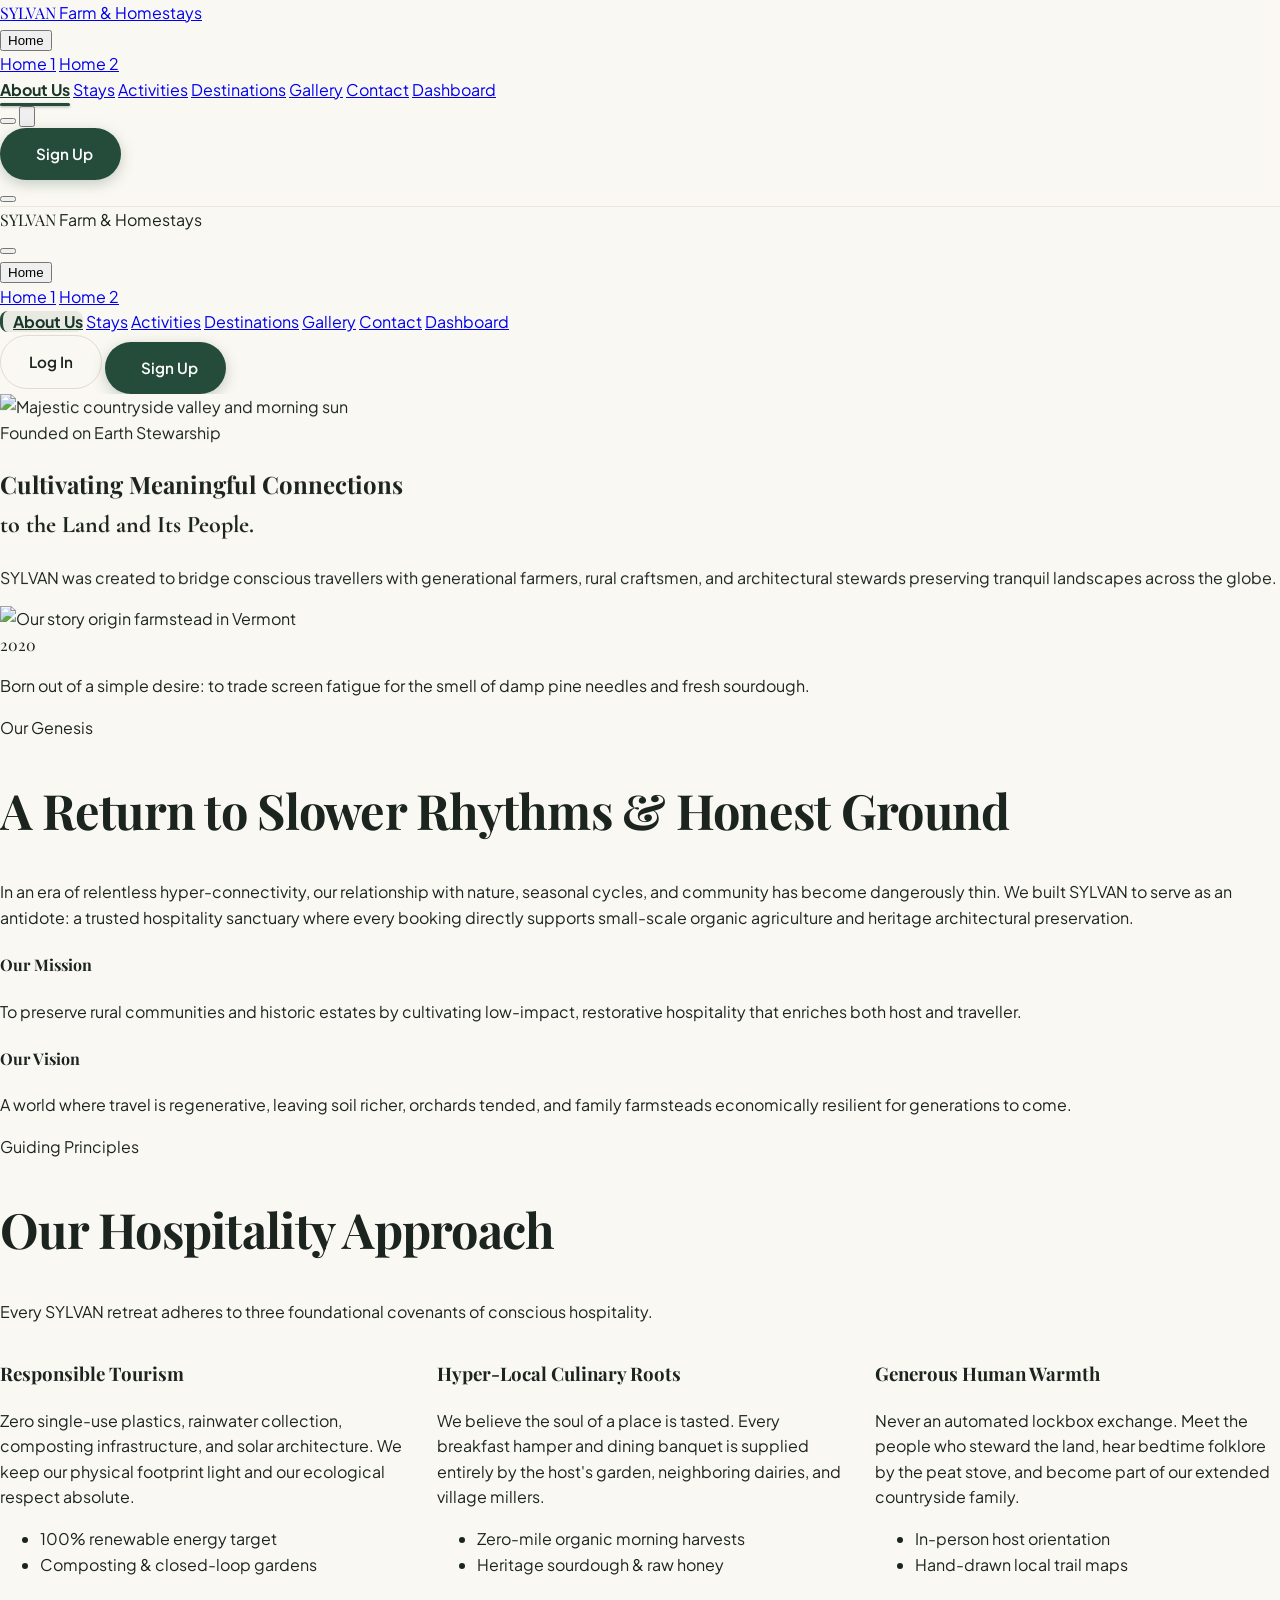
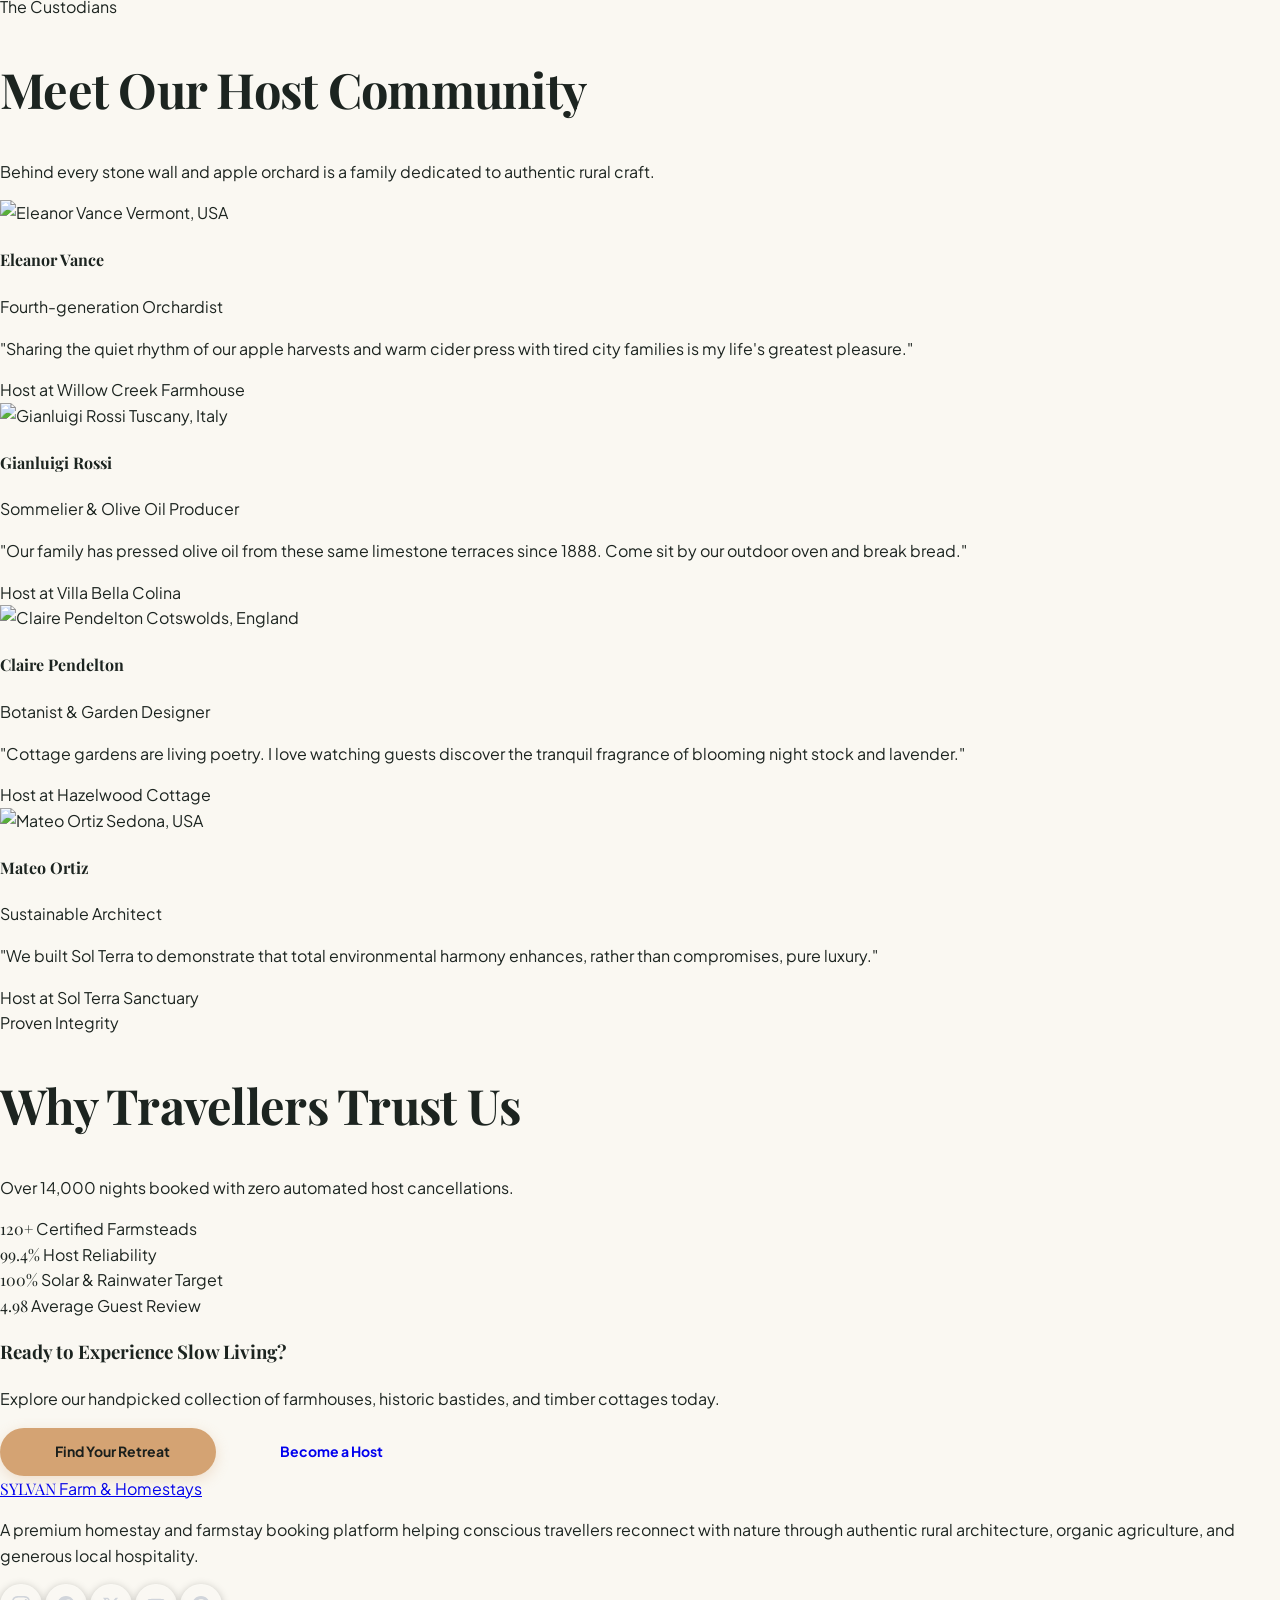
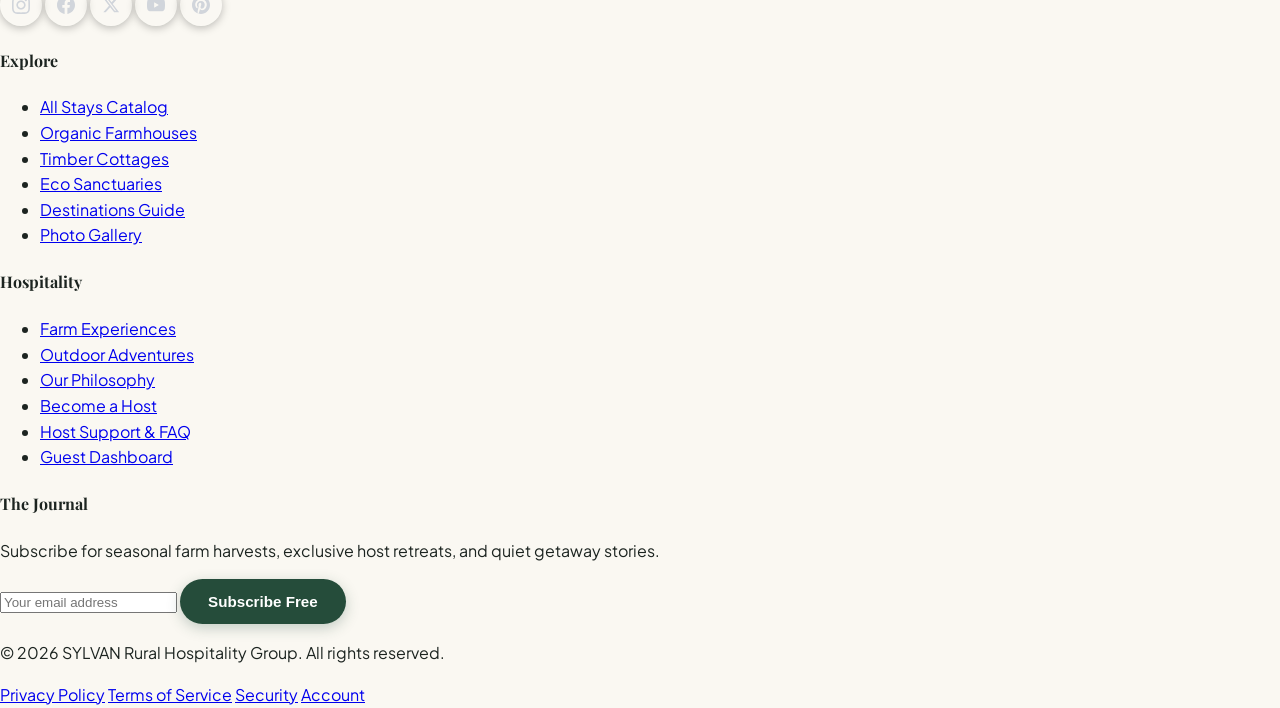
==== commit 611d80c7: "Fix About page 2020 card alignment and show on mobile" ====
--- a/about.html
+++ b/about.html
@@ -204,7 +204,7 @@
           <div class="rounded-3xl overflow-hidden aspect-[4/3] shadow-2xl">
             <img src="https://images.unsplash.com/photo-1486406146926-c627a92ad1ab?auto=format&fit=crop&w=1000&q=80" alt="Our story origin farmstead in Vermont" class="w-full h-full object-cover">
           </div>
-          <div class="absolute -bottom-6 -right-6 p-6 rounded-3xl bg-forest text-white shadow-xl max-w-xs hidden sm:block">
+          <div class="mt-4 sm:mt-0 p-5 sm:p-6 rounded-3xl bg-forest text-white shadow-xl w-full sm:w-auto sm:max-w-xs sm:absolute sm:bottom-4 sm:right-4 lg:-bottom-6 lg:-right-6">
             <span class="font-serif text-3xl font-bold block mb-1">2020</span>
             <p class="text-xs text-stone-200 leading-relaxed">Born out of a simple desire: to trade screen fatigue for the smell of damp pine needles and fresh sourdough.</p>
           </div>
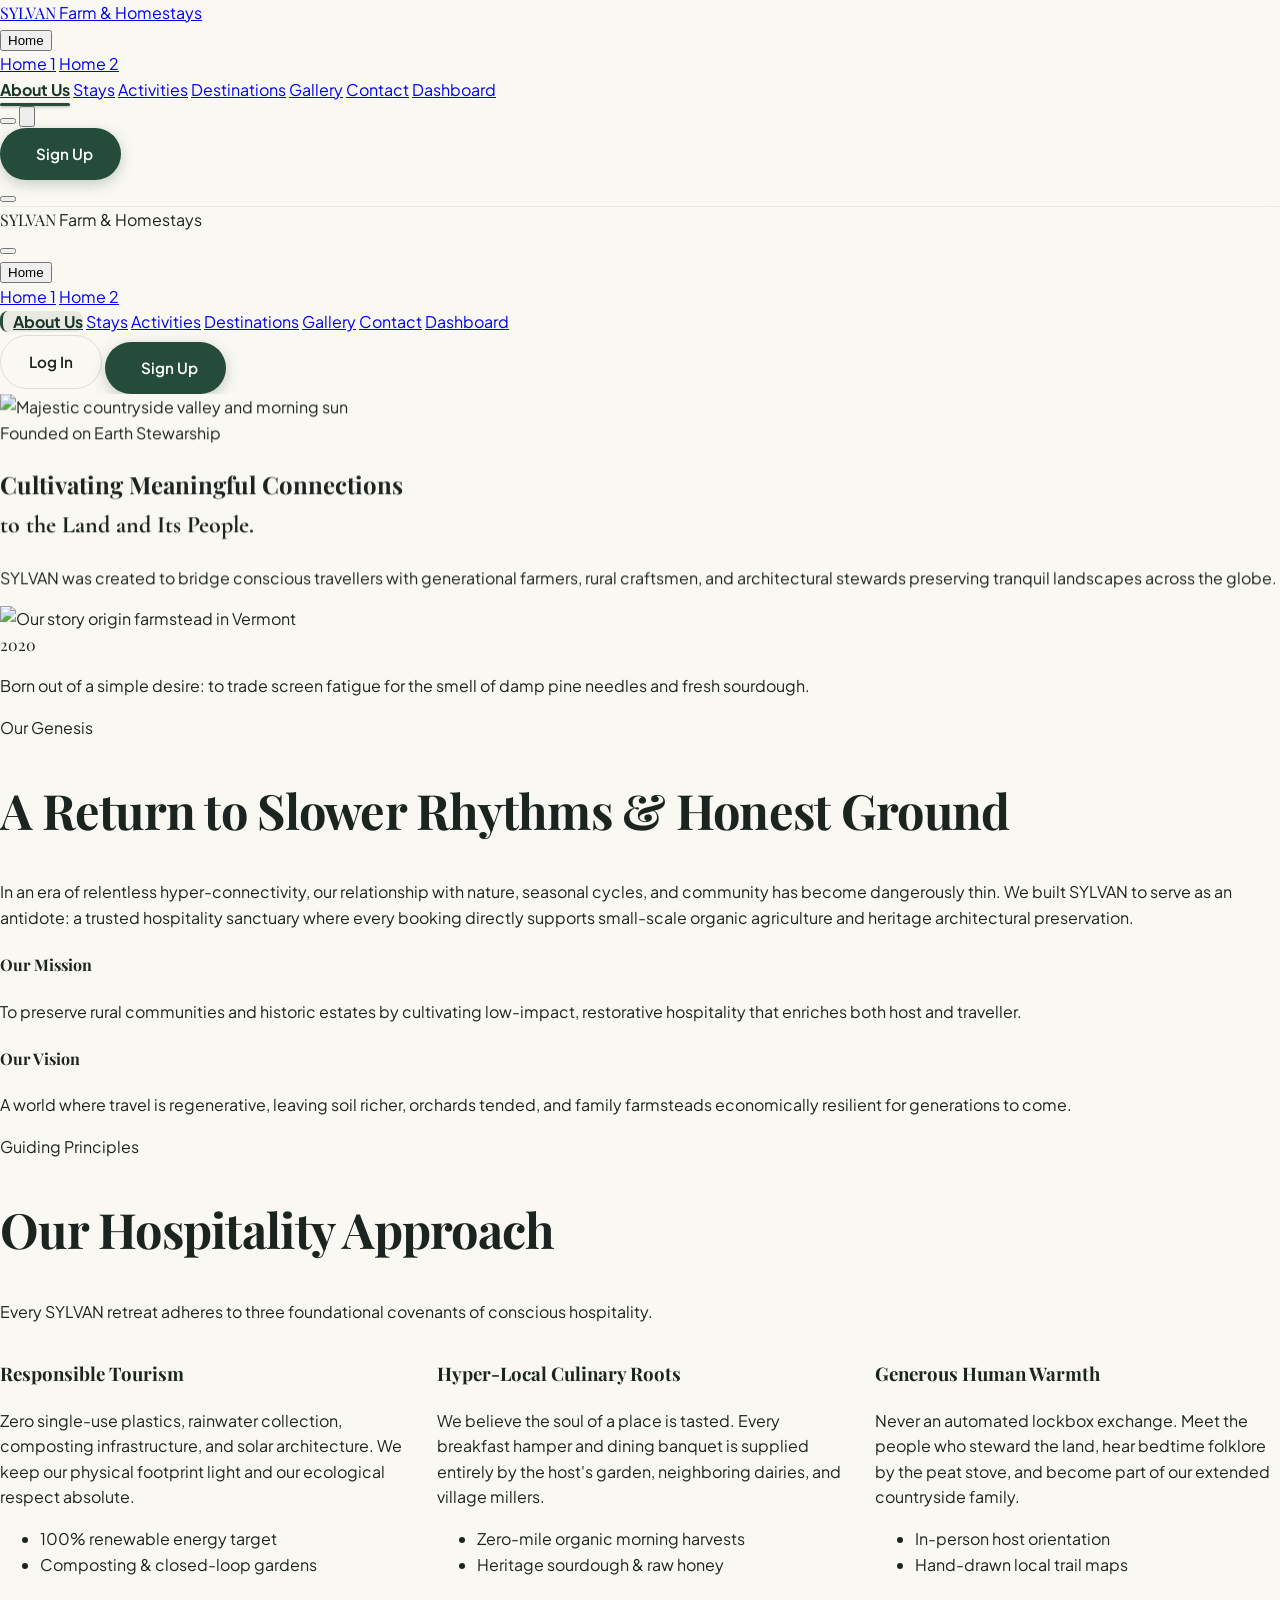
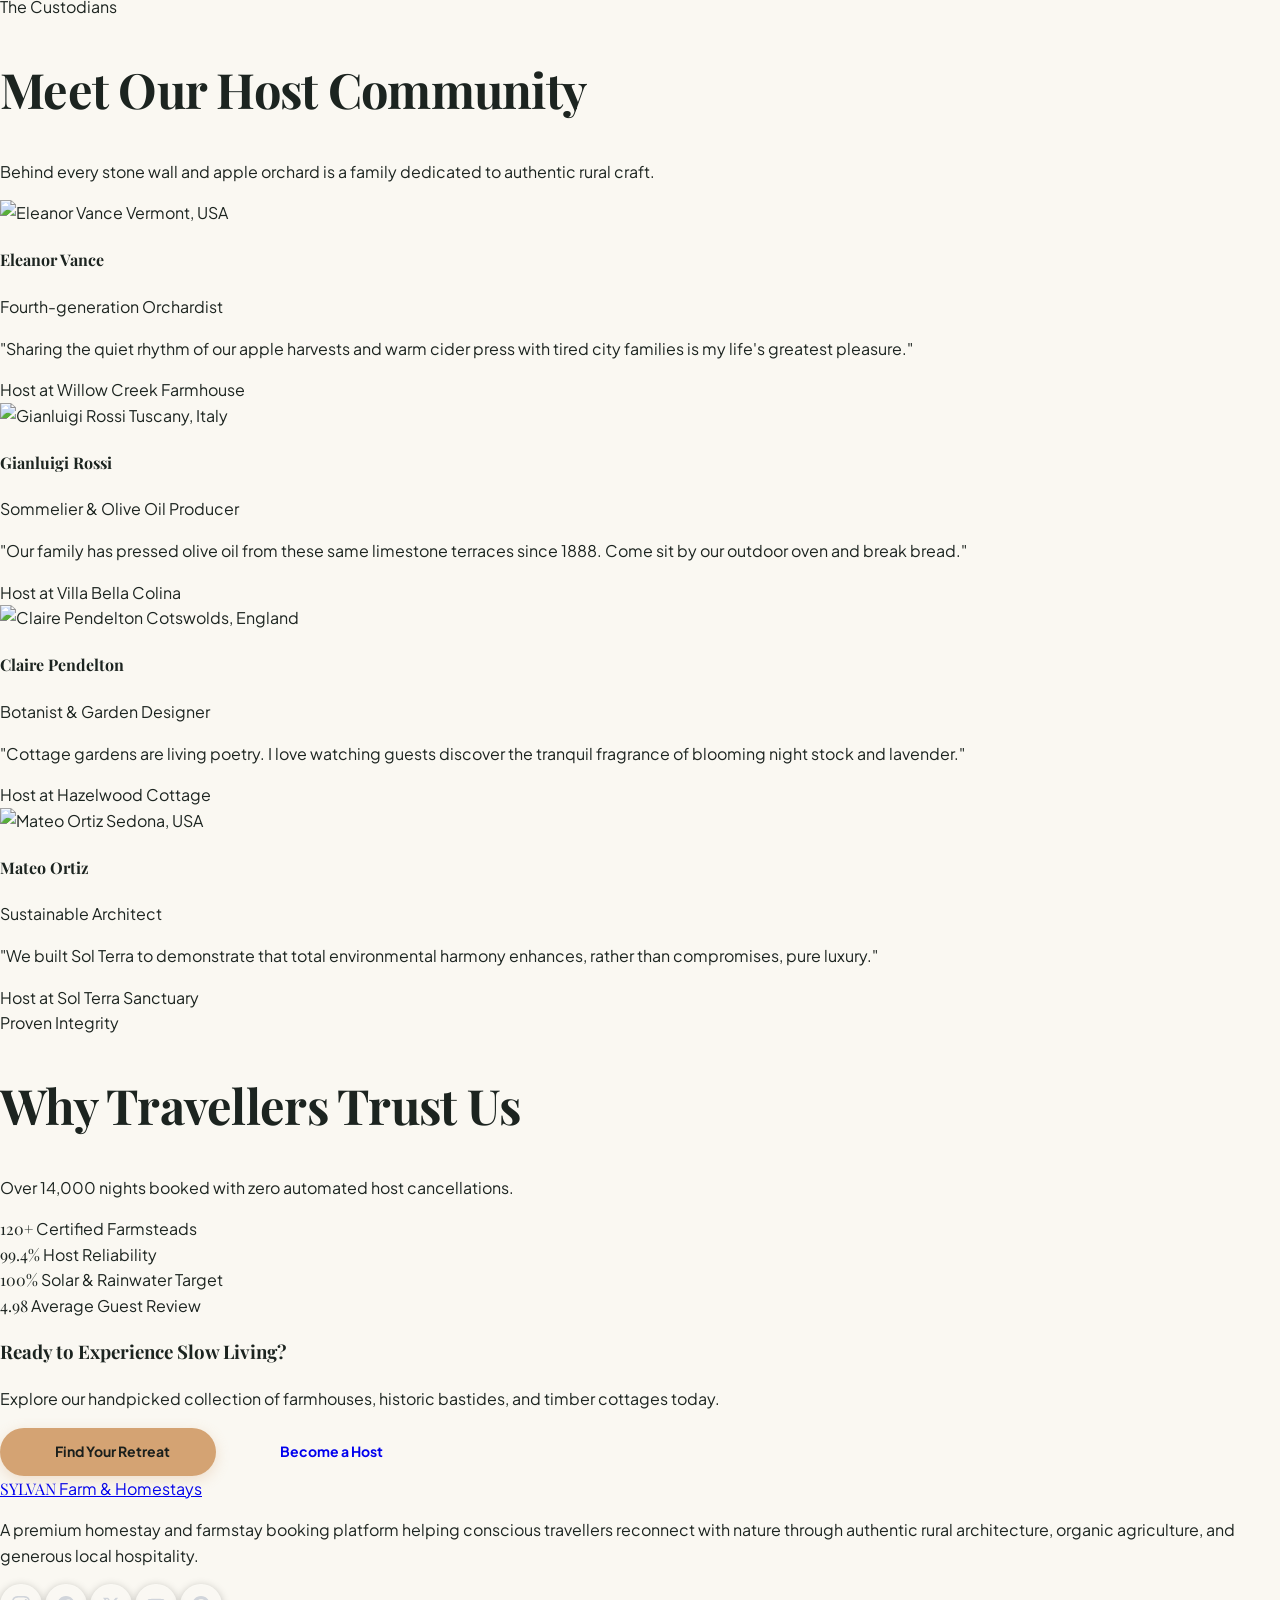
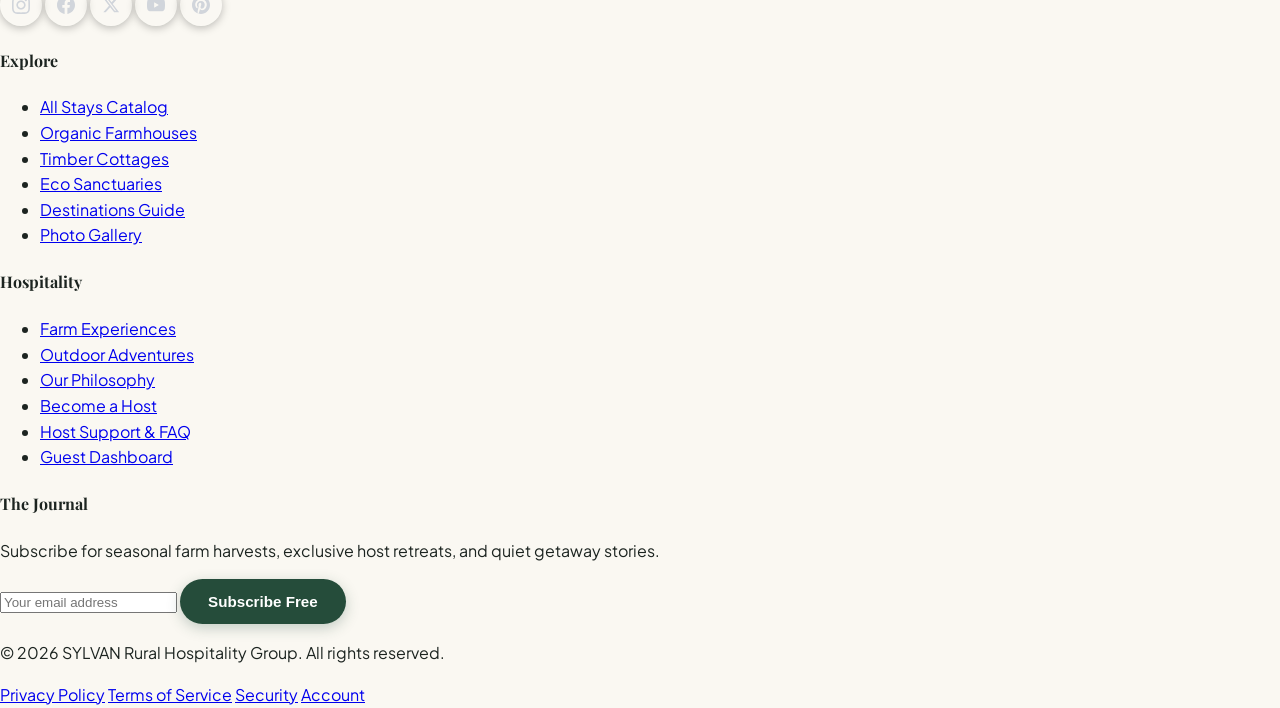
==== commit 1278df5d: "Stack About CTA buttons below text on tablet" ====
--- a/about.html
+++ b/about.html
@@ -452,10 +452,10 @@
         </div>
 
         <!-- Final CTA Banner inside Section 5 -->
-        <div class="p-10 sm:p-14 rounded-3xl bg-forest text-white shadow-2xl flex flex-col md:flex-row items-center justify-between gap-8">
+        <div class="p-8 sm:p-12 lg:p-14 rounded-3xl bg-forest text-white shadow-2xl flex flex-col lg:flex-row items-center lg:justify-between gap-8 text-center lg:text-left">
           <div>
             <h3 class="font-serif text-2xl sm:text-3xl font-bold mb-2">Ready to Experience Slow Living?</h3>
-            <p class="text-xs sm:text-sm text-stone-200 max-w-lg leading-relaxed">
+            <p class="text-xs sm:text-sm text-stone-200 max-w-lg mx-auto lg:mx-0 leading-relaxed">
               Explore our handpicked collection of farmhouses, historic bastides, and timber cottages today.
             </p>
           </div>
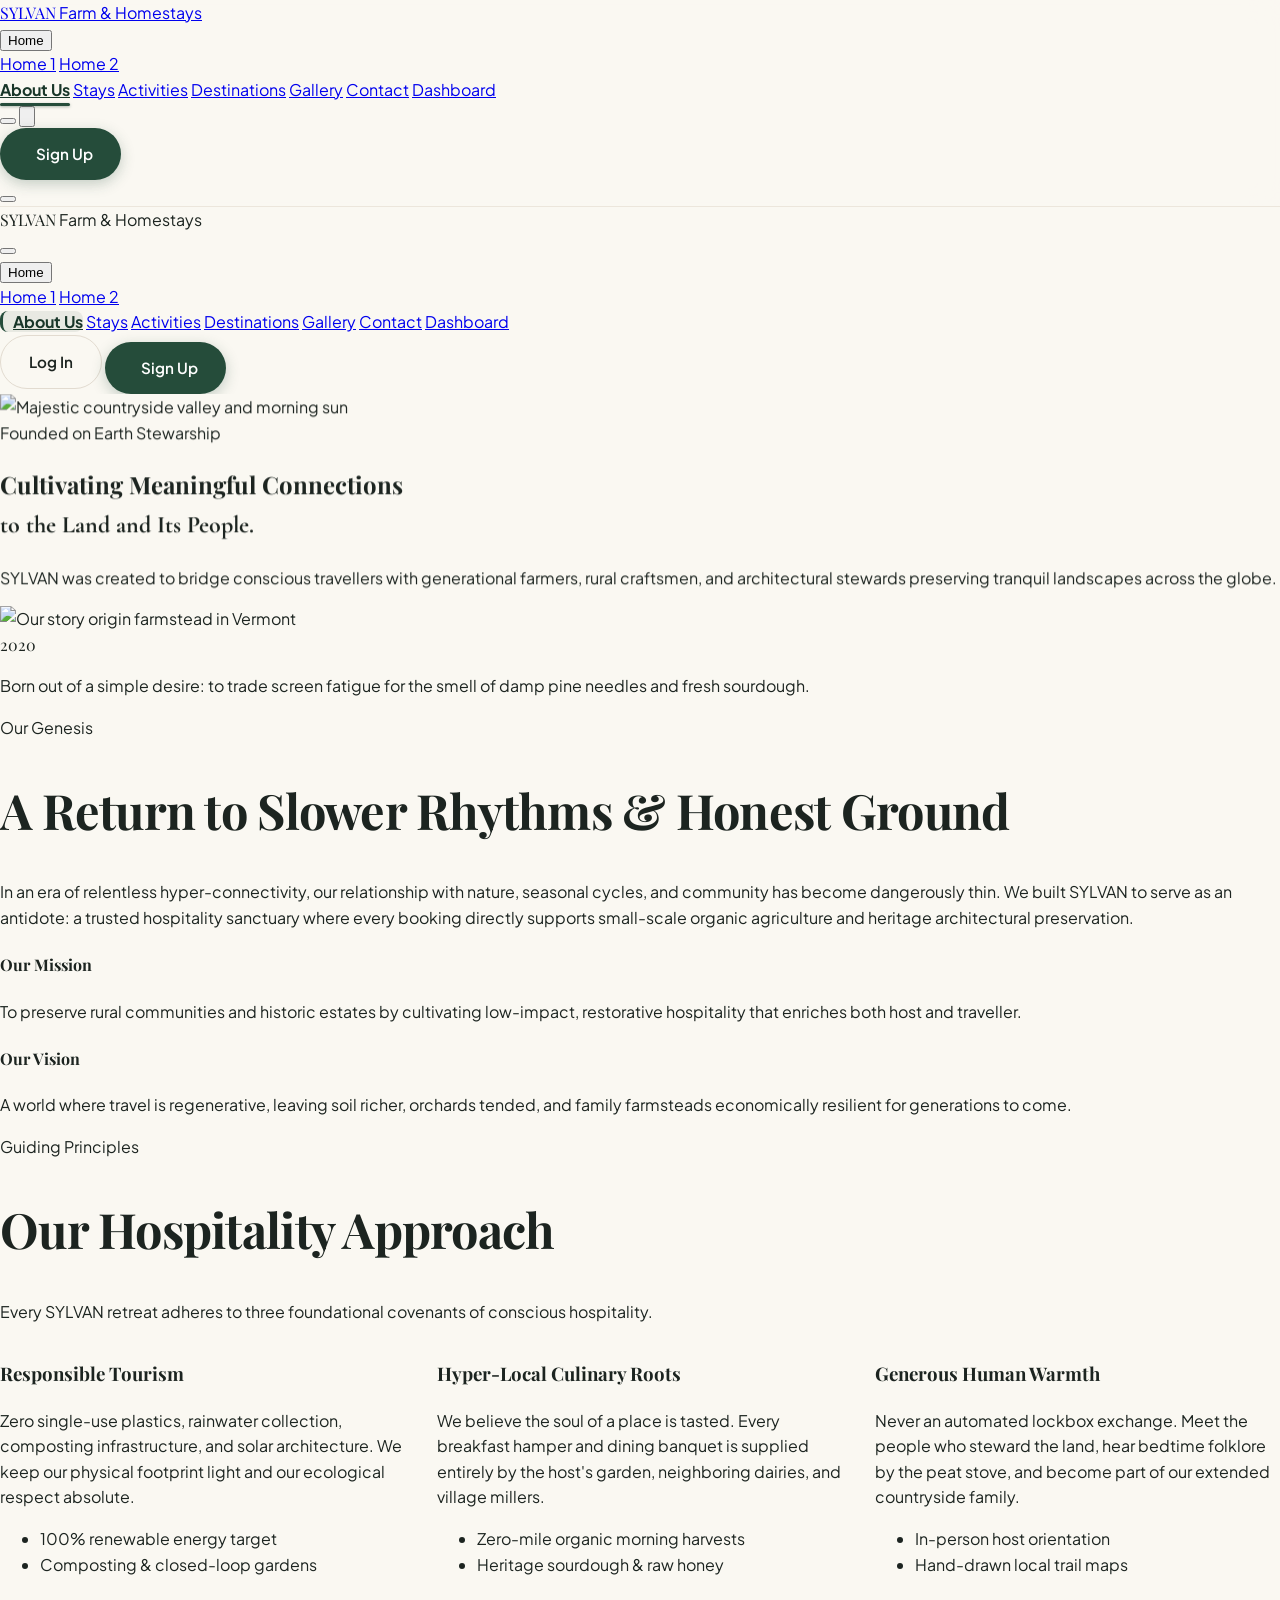
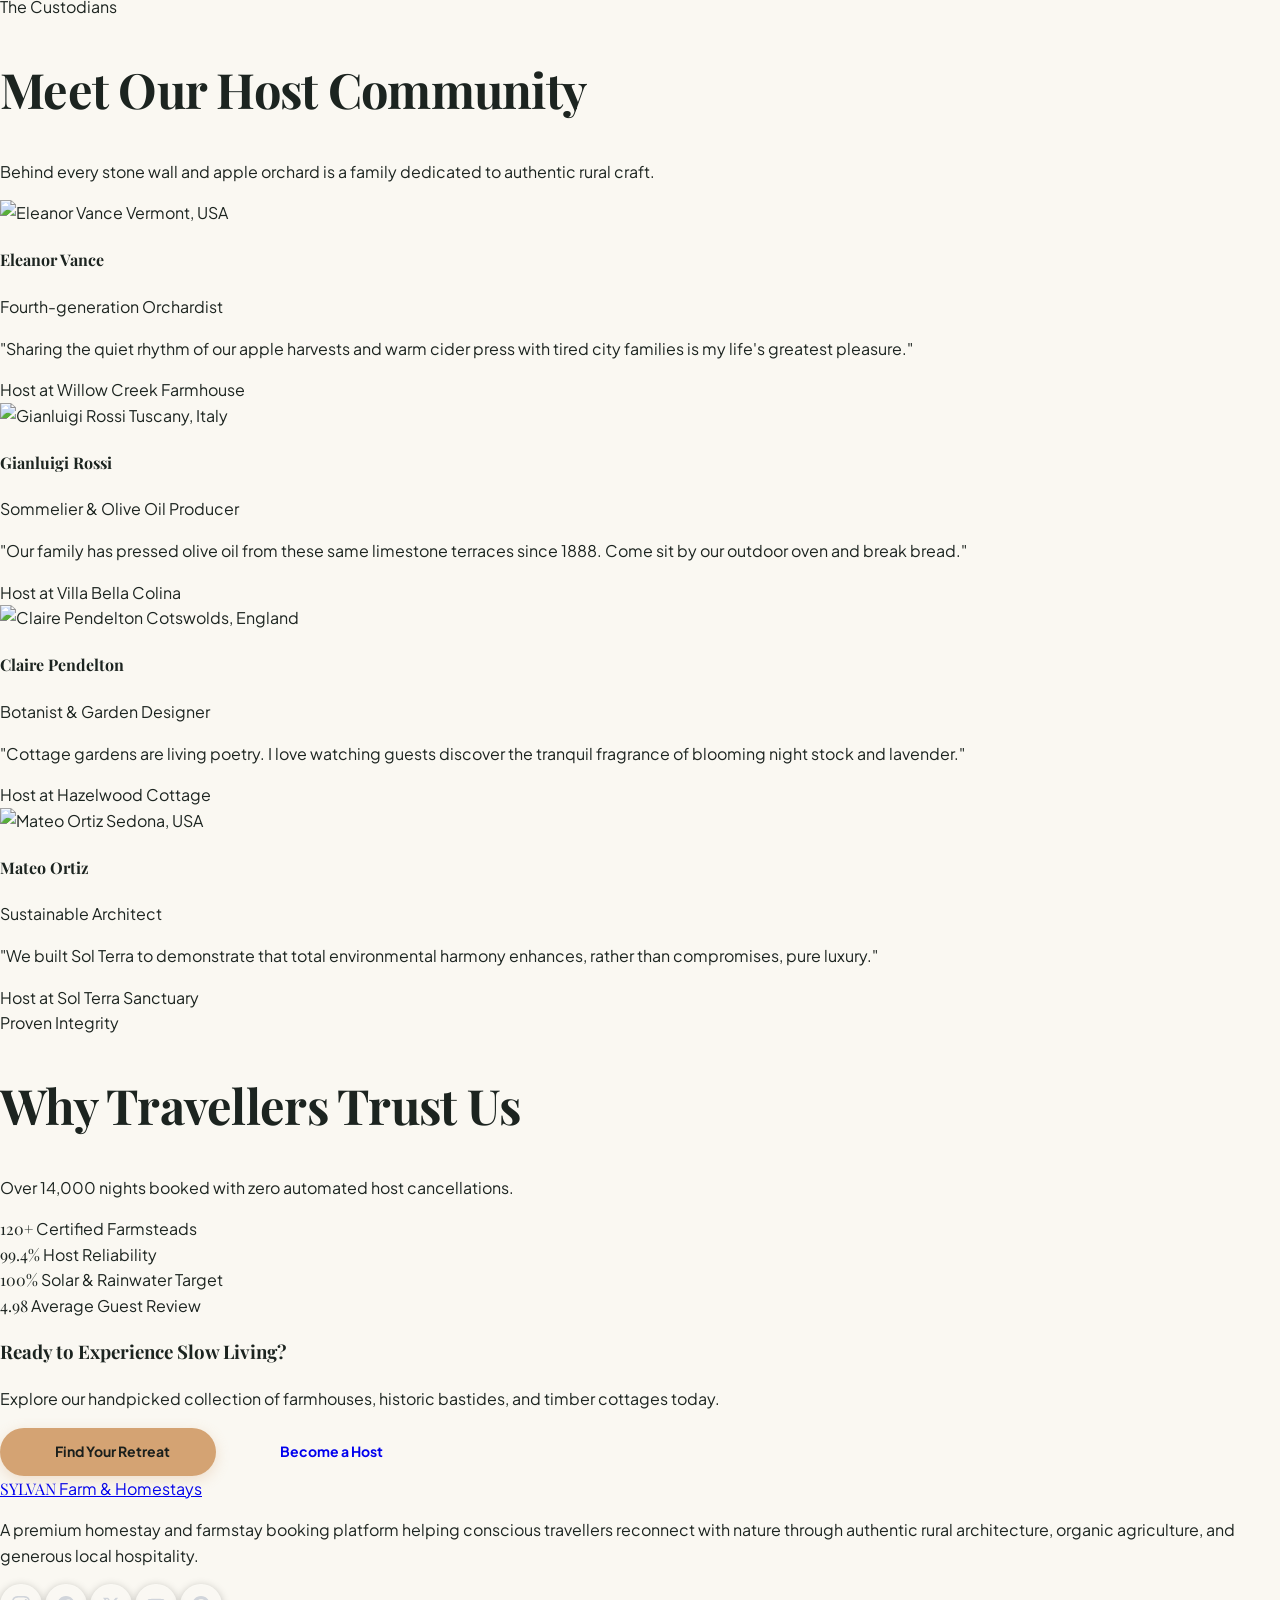
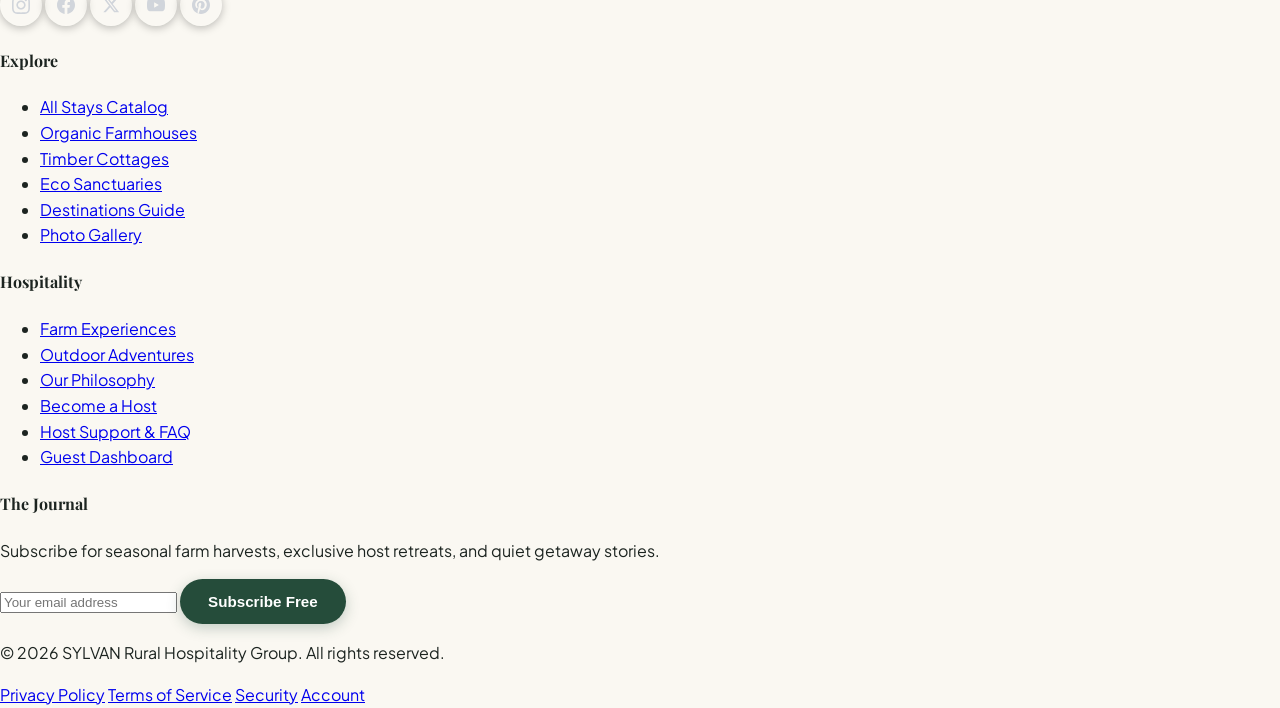
==== commit 0db4ead8: "Switch navigation menu to hamburger drawer on 1024px screens and below across all pages" ====
--- a/about.html
+++ b/about.html
@@ -65,12 +65,12 @@
       </a>
 
       <!-- Desktop Nav -->
-      <nav class="hidden lg:flex items-center gap-3.5 xl:gap-6 2xl:gap-7 text-xs xl:text-sm font-semibold text-stone-700 dark:text-stone-200">
+      <nav class="hidden xl:flex items-center gap-4 xl:gap-6 2xl:gap-7 text-xs xl:text-sm font-semibold text-stone-700 dark:text-stone-200">
         <div class="relative group py-2">
           <button class="flex items-center gap-1 hover:text-forest dark:hover:text-emerald-400 transition-colors whitespace-nowrap">
             Home <i data-lucide="chevron-down" class="w-3.5 h-3.5"></i>
           </button>
-          <div class="absolute top-full left-0 mt-1 w-44 bg-white dark:bg-[#15221D] rounded-2xl shadow-xl border border-stone-200 dark:border-stone-800 py-2 opacity-0 invisible group-hover:opacity-100 group-hover:visible transition-all duration-200 z-50">
+          <div class="absolute top-full left-0 rtl:left-auto rtl:right-0 mt-1 w-44 bg-white dark:bg-[#15221D] rounded-2xl shadow-xl border border-stone-200 dark:border-stone-800 py-2 opacity-0 invisible group-hover:opacity-100 group-hover:visible transition-all duration-200 z-50">
             <a href="index.html" class="block px-4 py-2 text-xs font-semibold hover:bg-stone-50 dark:hover:bg-stone-800">Home 1</a>
             <a href="home-2.html" class="block px-4 py-2 text-xs font-semibold hover:bg-stone-50 dark:hover:bg-stone-800">Home 2</a>
           </div>
@@ -106,7 +106,7 @@
           </a>
         </div>
 
-        <button id="mobile-menu-toggle" class="lg:hidden w-10 h-10 rounded-2xl bg-stone-100 dark:bg-stone-800 flex items-center justify-center text-stone-800 dark:text-stone-200">
+        <button id="mobile-menu-toggle" class="xl:hidden w-10 h-10 rounded-2xl bg-stone-100 dark:bg-stone-800 flex items-center justify-center text-stone-800 dark:text-stone-200">
           <i data-lucide="menu" class="w-5 h-5"></i>
         </button>
       </div>
--- a/css/style.css
+++ b/css/style.css
@@ -98,6 +98,33 @@
 html[dir="rtl"] .ltr-only {
   direction: ltr;
 }
+
+/* RTL navigation dropdown positioning & alignment */
+html[dir="rtl"] .group .absolute.top-full.left-0 {
+  left: auto !important;
+  right: 0 !important;
+  text-align: right !important;
+}
+html[dir="rtl"] .group .absolute.top-full a {
+  text-align: right !important;
+}
+
+/* RTL Dashboard tables alignment */
+html[dir="rtl"] table {
+  text-align: right;
+}
+html[dir="rtl"] th,
+html[dir="rtl"] td {
+  text-align: right;
+}
+html[dir="rtl"] th.text-end,
+html[dir="rtl"] td.text-end,
+html[dir="rtl"] th.text-right,
+html[dir="rtl"] td.text-right {
+  text-align: left !important;
+}
+
+
 
 /* Typography Utility Classes */
 .font-serif {
@@ -779,3 +806,85 @@
 
 
 
+
+/* Active category filter chip: high-contrast icon & text */
+.category-filter-btn.active,
+.category-filter-btn.active i,
+.category-filter-btn.active svg {
+  color: #FFFFFF !important;
+  stroke: #FFFFFF;
+}
+.category-filter-btn.active i,
+.category-filter-btn.active svg {
+  color: #FDE68A !important;
+  stroke: #FDE68A;
+}
+.category-filter-btn.active {
+  background-color: #254C3A !important;
+  border-color: #254C3A !important;
+}
+
+
+/* ==============================================================
+   GALLERY FULLSCREEN LIGHTBOX (hidden until .active)
+   ============================================================== */
+#gallery-lightbox-modal,
+.lightbox-modal {
+  position: fixed;
+  inset: 0;
+  z-index: 10002;
+  display: flex;
+  align-items: center;
+  justify-content: center;
+  padding: 1.5rem;
+  background-color: rgba(12, 10, 9, 0.92);
+  backdrop-filter: blur(6px);
+  opacity: 0;
+  visibility: hidden;
+  pointer-events: none;
+  transition: opacity 0.3s ease, visibility 0.3s ease;
+}
+#gallery-lightbox-modal.active,
+.lightbox-modal.active {
+  display: flex !important;
+  opacity: 1;
+  visibility: visible;
+  pointer-events: auto;
+}
+@media (max-width: 639px) {
+  #lightbox-prev-btn { left: 0.75rem !important; top: auto !important; bottom: 1.5rem; transform: none !important; }
+  #lightbox-next-btn { right: 0.75rem !important; top: auto !important; bottom: 1.5rem; transform: none !important; }
+}
+
+
+/* Gallery category filter: selected pill always high-contrast */
+.gallery-category-btn.active {
+  background-color: #254C3A !important;
+  color: #FFFFFF !important;
+}
+.gallery-category-btn:not(.active) {
+  background-color: rgba(255, 255, 255, 0.92);
+  color: #1C1917;
+}
+html.dark .gallery-category-btn:not(.active) {
+  background-color: rgba(41, 37, 36, 0.92);
+  color: #E7E5E4;
+}
+.gallery-category-btn:not(.active):hover {
+  background-color: #254C3A;
+  color: #FFFFFF;
+}
+
+/* Date inputs: hide browser default calendar picker icon so custom Lucide icon doesn't look doubled */
+input[type="date"]::-webkit-calendar-picker-indicator {
+  opacity: 0;
+  width: 1.25rem;
+  height: 1.25rem;
+  cursor: pointer;
+}
+input[type="date"]::-webkit-inner-spin-button {
+  display: none;
+  -webkit-appearance: none;
+}
+
+
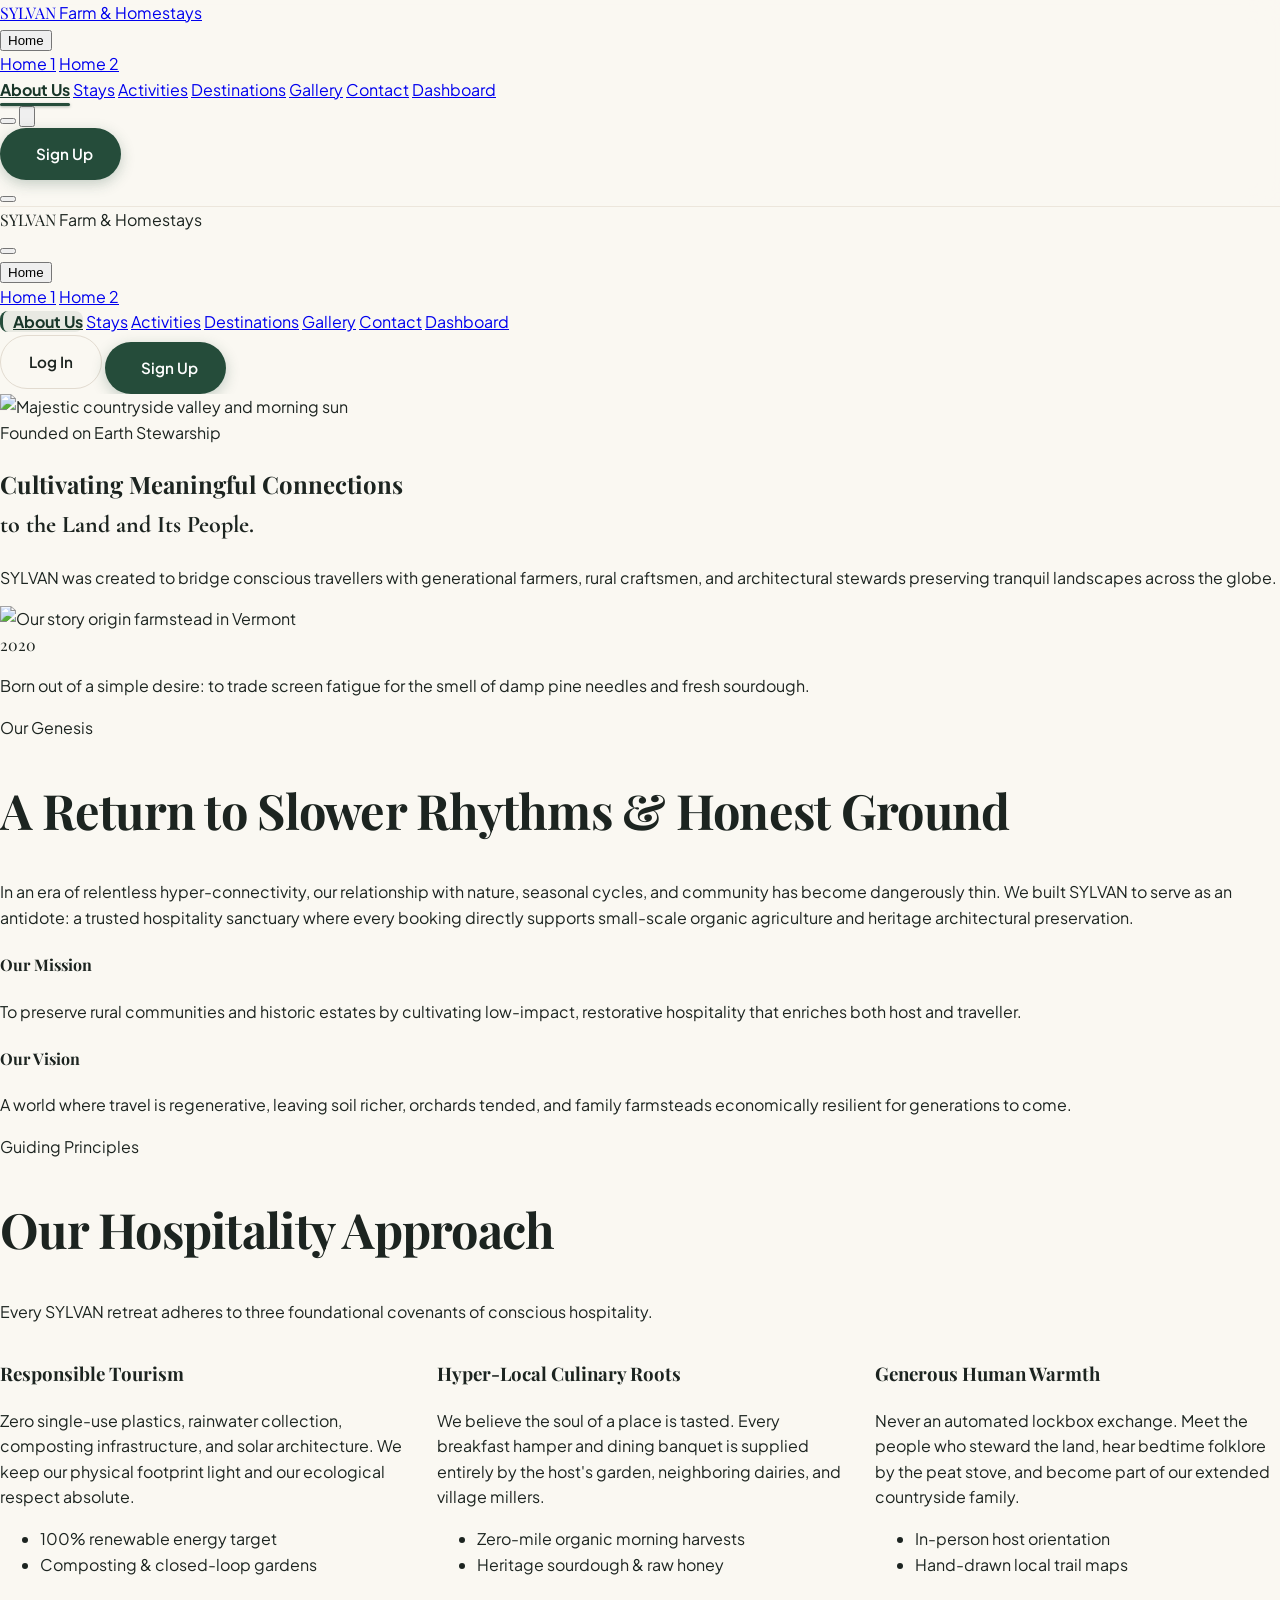
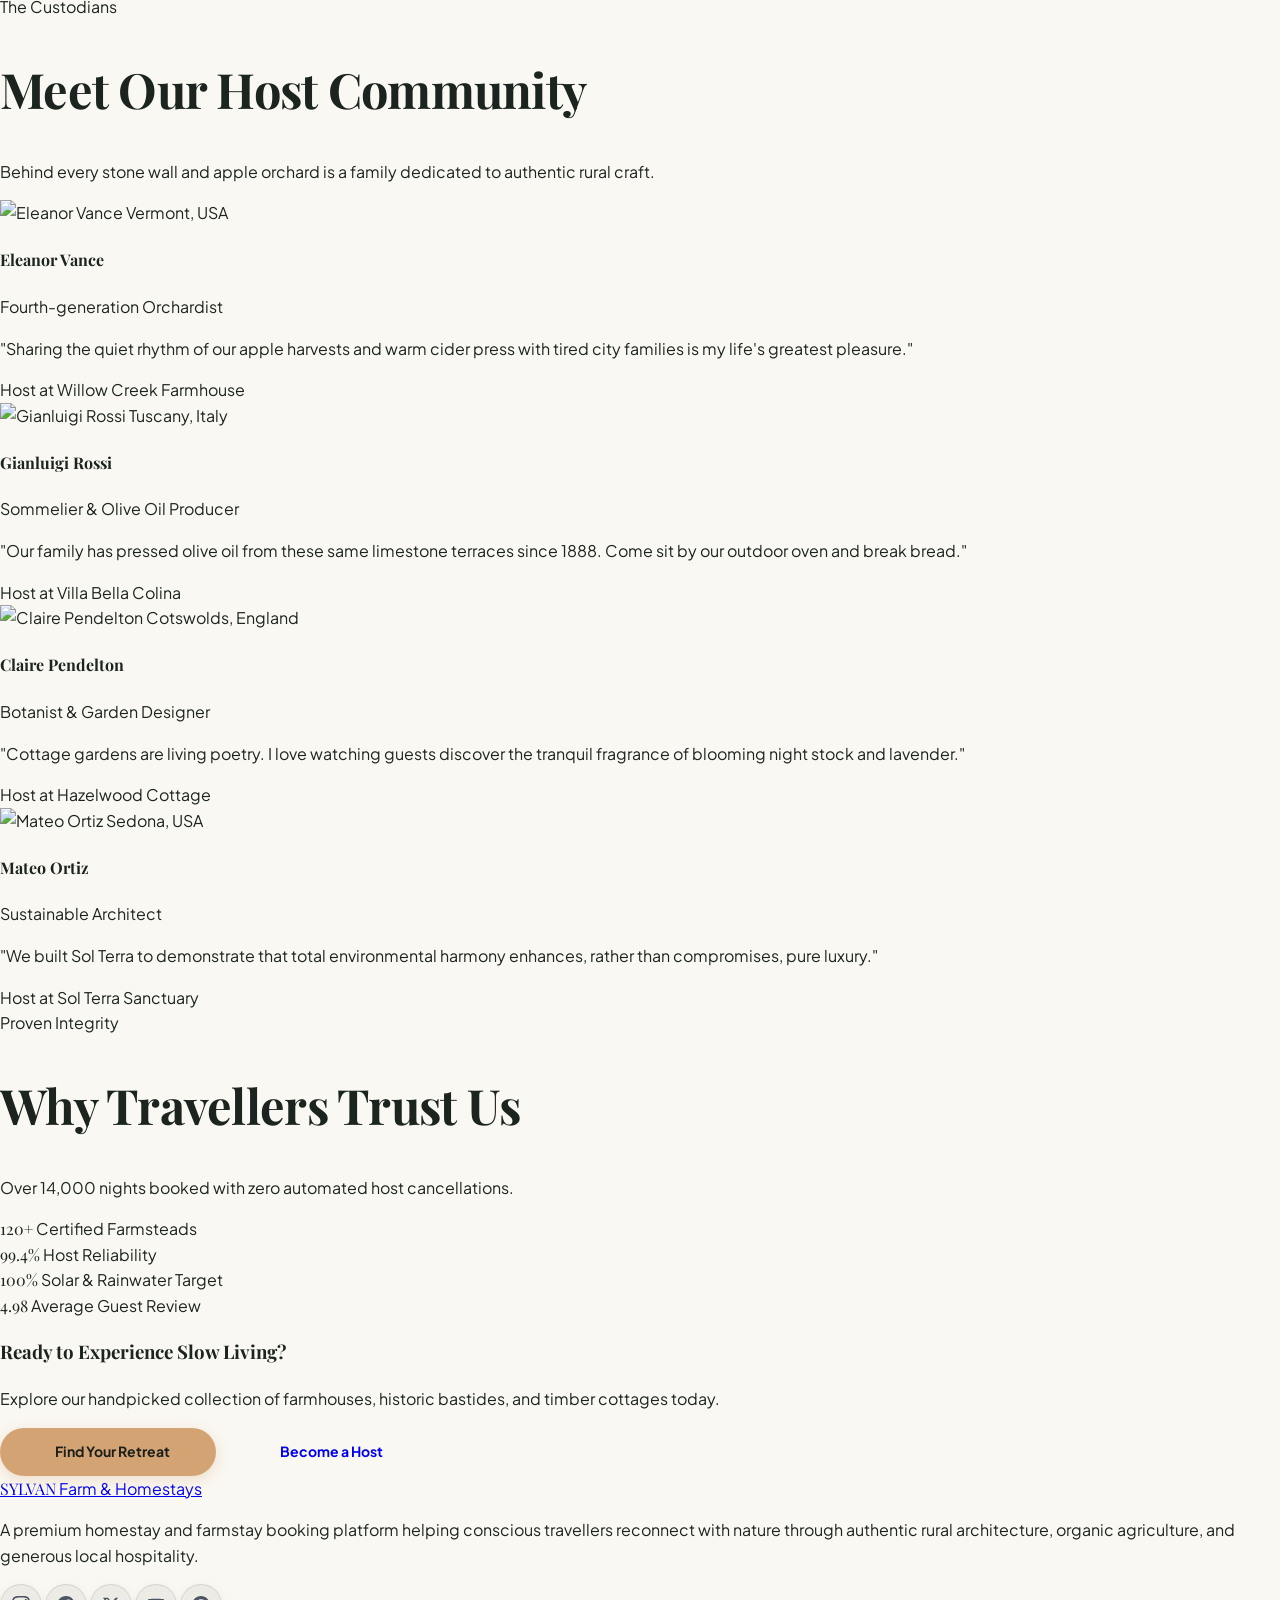
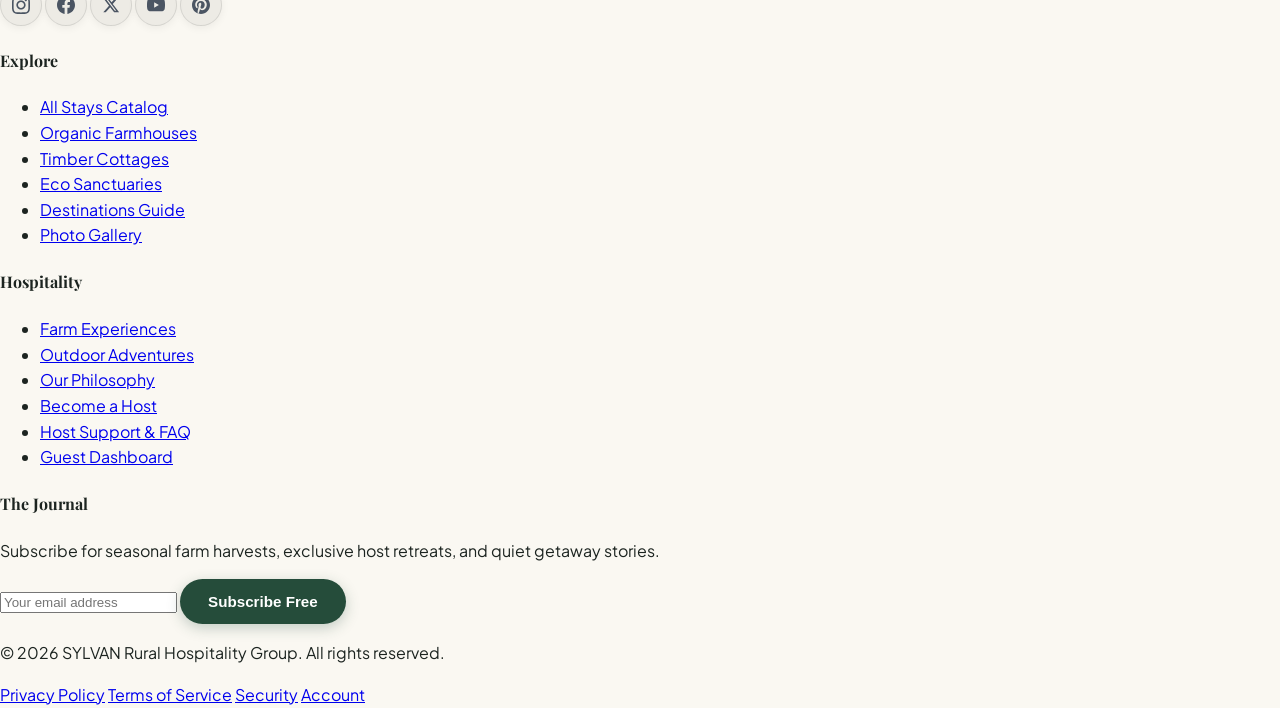
==== commit 32a306a5: "Update footer styling to be light-themed in light mode and dark-themed in dark mode across all pages" ====
--- a/about.html
+++ b/about.html
@@ -475,9 +475,11 @@
   <!-- ==============================================================
        SHARED FOOTER
        ============================================================== -->
-  <footer class="bg-stone-900 text-stone-300 pt-20 pb-12 border-t border-stone-800">
+  <footer class="bg-stone-100 dark:bg-stone-900 text-stone-600 dark:text-stone-300 pt-20 pb-12 border-t border-stone-200 dark:border-stone-800">
     <div class="max-w-7xl mx-auto px-4 sm:px-6 lg:px-8">
-      <div class="grid grid-cols-1 md:grid-cols-2 lg:grid-cols-5 gap-10 pb-16 border-b border-stone-800">
+      <div class="grid grid-cols-1 md:grid-cols-2 lg:grid-cols-5 gap-10 pb-16 border-b border-stone-200 dark:border-stone-800">
+
+        <!-- Brand Info -->
         <div class="lg:col-span-2">
           <a href="index.html" class="flex items-center gap-2.5 sm:gap-3 mb-4 group">
             <div
@@ -485,78 +487,97 @@
               <i data-lucide="trees" class="w-5 h-5 text-amberAccent"></i>
             </div>
             <div>
-              <span class="font-serif text-2xl font-bold text-white tracking-tight block leading-none">SYLVAN</span>
-              <span class="text-[10px] uppercase tracking-widest text-stone-400 font-semibold">Farm & Homestays</span>
+              <span class="font-serif text-2xl font-bold text-forest dark:text-white tracking-tight block leading-none">SYLVAN</span>
+              <span class="text-[10px] uppercase tracking-widest text-stone-500 dark:text-stone-400 font-semibold">Farm & Homestays</span>
             </div>
           </a>
-          <p class="text-xs text-stone-400 max-w-sm leading-relaxed mb-6">
-            A premium homestay and farmstay booking platform helping conscious travellers reconnect with nature through authentic rural architecture, organic agriculture, and generous local hospitality.
+          <p class="text-xs text-stone-600 dark:text-stone-400 max-w-sm leading-relaxed mb-6">
+            A premium homestay and farmstay booking platform helping conscious travellers reconnect with nature through
+            authentic rural architecture, organic agriculture, and generous local hospitality.
           </p>
-          <div class="flex items-center gap-2.5 text-stone-300">
+          <div class="flex items-center gap-2.5 text-stone-600 dark:text-stone-300">
             <!-- Instagram (Authentic Radial Gradient Hover) -->
-            <a href="https://instagram.com" target="_blank" rel="noopener noreferrer" class="social-icon-btn social-instagram" aria-label="SYLVAN on Instagram" title="Instagram">
+            <a href="https://instagram.com" target="_blank" rel="noopener noreferrer"
+              class="social-icon-btn social-instagram" aria-label="SYLVAN on Instagram" title="Instagram">
               <svg viewBox="0 0 24 24">
-                <path d="M12 2.163c3.204 0 3.584.012 4.85.07 3.252.148 4.771 1.691 4.919 4.919.058 1.265.069 1.645.069 4.849 0 3.205-.012 3.584-.069 4.849-.149 3.225-1.664 4.771-4.919 4.919-1.266.058-1.644.07-4.85.07-3.204 0-3.584-.012-4.849-.07-3.26-.149-4.771-1.699-4.919-4.92-.058-1.265-.07-1.644-.07-4.849 0-3.204.013-3.583.07-4.849.149-3.227 1.664-4.771 4.919-4.919 1.266-.057 1.645-.069 4.849-.069zm0-2.163c-3.259 0-3.667.014-4.947.072-4.358.2-6.78 2.618-6.98 6.98-.059 1.281-.073 1.689-.073 4.948 0 3.259.014 3.668.072 4.948.2 4.358 2.618 6.78 6.98 6.98 1.281.058 1.689.072 4.948.072 3.259 0 3.668-.014 4.948-.072 4.354-.2 6.782-2.618 6.979-6.98.059-1.28.073-1.689.073-4.948 0-3.259-.014-3.667-.072-4.947-.196-4.354-2.617-6.78-6.979-6.98-1.281-.059-1.69-.073-4.949-.073zm0 5.838c-3.403 0-6.162 2.759-6.162 6.162s2.759 6.163 6.162 6.163 6.162-2.759 6.162-6.163c0-3.403-2.759-6.162-6.162-6.162zm0 10.162c-2.209 0-4-1.79-4-4 0-2.209 1.791-4 4-4s4 1.791 4 4c0 2.21-1.791 4-4 4zm6.406-11.845c-.796 0-1.441.645-1.441 1.44s.645 1.44 1.441 1.44c.795 0 1.439-.645 1.439-1.44s-.644-1.44-1.439-1.44z"/>
+                <path
+                  d="M12 2.163c3.204 0 3.584.012 4.85.07 3.252.148 4.771 1.691 4.919 4.919.058 1.265.069 1.645.069 4.849 0 3.205-.012 3.584-.069 4.849-.149 3.225-1.664 4.771-4.919 4.919-1.266.058-1.644.07-4.85.07-3.204 0-3.584-.012-4.849-.07-3.26-.149-4.771-1.699-4.919-4.92-.058-1.265-.07-1.644-.07-4.849 0-3.204.013-3.583.07-4.849.149-3.227 1.664-4.771 4.919-4.919 1.266-.057 1.645-.069 4.849-.069zm0-2.163c-3.259 0-3.667.014-4.947.072-4.358.2-6.78 2.618-6.98 6.98-.059 1.281-.073 1.689-.073 4.948 0 3.259.014 3.668.072 4.948.2 4.358 2.618 6.78 6.98 6.98 1.281.058 1.689.072 4.948.072 3.259 0 3.668-.014 4.948-.072 4.354-.2 6.782-2.618 6.979-6.98.059-1.28.073-1.689.073-4.948 0-3.259-.014-3.667-.072-4.947-.196-4.354-2.617-6.78-6.979-6.98-1.281-.059-1.69-.073-4.949-.073zm0 5.838c-3.403 0-6.162 2.759-6.162 6.162s2.759 6.163 6.162 6.163 6.162-2.759 6.162-6.163c0-3.403-2.759-6.162-6.162-6.162zm0 10.162c-2.209 0-4-1.79-4-4 0-2.209 1.791-4 4-4s4 1.791 4 4c0 2.21-1.791 4-4 4zm6.406-11.845c-.796 0-1.441.645-1.441 1.44s.645 1.44 1.441 1.44c.795 0 1.439-.645 1.439-1.44s-.644-1.44-1.439-1.44z" />
               </svg>
             </a>
             <!-- Facebook (Authentic #1877F2 Blue Hover) -->
-            <a href="https://facebook.com" target="_blank" rel="noopener noreferrer" class="social-icon-btn social-facebook" aria-label="SYLVAN on Facebook" title="Facebook">
+            <a href="https://facebook.com" target="_blank" rel="noopener noreferrer"
+              class="social-icon-btn social-facebook" aria-label="SYLVAN on Facebook" title="Facebook">
               <svg viewBox="0 0 24 24">
-                <path d="M24 12.073c0-6.627-5.373-12-12-12s-12 5.373-12 12c0 5.99 4.388 10.954 10.125 11.854v-8.385H7.078v-3.47h3.047V9.43c0-3.007 1.792-4.669 4.533-4.669 1.312 0 2.686.235 2.686.235v2.953H15.83c-1.491 0-1.956.925-1.956 1.874v2.25h3.328l-.532 3.47h-2.796v8.385C19.612 23.027 24 18.062 24 12.073z"/>
+                <path
+                  d="M24 12.073c0-6.627-5.373-12-12-12s-12 5.373-12 12c0 5.99 4.388 10.954 10.125 11.854v-8.385H7.078v-3.47h3.047V9.43c0-3.007 1.792-4.669 4.533-4.669 1.312 0 2.686.235 2.686.235v2.953H15.83c-1.491 0-1.956.925-1.956 1.874v2.25h3.328l-.532 3.47h-2.796v8.385C19.612 23.027 24 18.062 24 12.073z" />
               </svg>
             </a>
             <!-- X / Twitter (Authentic Sleek Black Hover) -->
-            <a href="https://x.com" target="_blank" rel="noopener noreferrer" class="social-icon-btn social-x" aria-label="SYLVAN on X (Twitter)" title="X (Twitter)">
+            <a href="https://x.com" target="_blank" rel="noopener noreferrer" class="social-icon-btn social-x"
+              aria-label="SYLVAN on X" title="X">
               <svg viewBox="0 0 24 24">
-                <path d="M18.244 2.25h3.308l-7.227 8.26 8.502 11.24H16.17l-5.214-6.817L4.99 21.75H1.68l7.73-8.835L1.254 2.25H8.08l4.713 6.231zm-1.161 17.52h1.833L7.084 4.126H5.117z"/>
+                <path
+                  d="M18.244 2.25h3.308l-7.227 8.26 8.502 11.24H16.17l-5.214-6.817L4.99 21.75H1.68l7.73-8.835L1.254 2.25H8.08l4.713 6.231zm-1.161 17.52h1.833L7.084 4.126H5.117z" />
               </svg>
             </a>
             <!-- YouTube (Authentic #FF0000 Red Hover) -->
-            <a href="https://youtube.com" target="_blank" rel="noopener noreferrer" class="social-icon-btn social-youtube" aria-label="SYLVAN on YouTube" title="YouTube">
+            <a href="https://youtube.com" target="_blank" rel="noopener noreferrer"
+              class="social-icon-btn social-youtube" aria-label="SYLVAN on YouTube" title="YouTube">
               <svg viewBox="0 0 24 24">
-                <path d="M23.498 6.186a3.016 3.016 0 0 0-2.122-2.136C19.505 3.545 12 3.545 12 3.545s-7.505 0-9.377.505A3.017 3.017 0 0 0 .502 6.186C0 8.07 0 12 0 12s0 3.93.502 5.814a3.016 3.016 0 0 0 2.122 2.136c1.871.505 9.376.505 9.376.505s7.505 0 9.377-.505a3.015 3.015 0 0 0 2.122-2.136C24 15.93 24 12 24 12s0-3.93-.502-5.814zM9.545 15.568V8.432L15.818 12l-6.273 3.568z"/>
+                <path
+                  d="M23.498 6.186a3.016 3.016 0 0 0-2.122-2.136C19.505 3.545 12 3.545 12 3.545s-7.505 0-9.377.505A3.017 3.017 0 0 0 .502 6.186C0 8.07 0 12 0 12s0 3.93.502 5.814a3.016 3.016 0 0 0 2.122 2.136c1.871.505 9.376.505 9.376.505s7.505 0 9.377-.505a3.015 3.015 0 0 0 2.122-2.136C24 15.93 24 12 24 12s0-3.93-.502-5.814zM9.545 15.568V8.432L15.818 12l-6.273 3.568z" />
               </svg>
             </a>
             <!-- Pinterest (Authentic #E60023 Crimson Hover) -->
-            <a href="https://pinterest.com" target="_blank" rel="noopener noreferrer" class="social-icon-btn social-pinterest" aria-label="SYLVAN on Pinterest" title="Pinterest">
+            <a href="https://pinterest.com" target="_blank" rel="noopener noreferrer"
+              class="social-icon-btn social-pinterest" aria-label="SYLVAN on Pinterest" title="Pinterest">
               <svg viewBox="0 0 24 24">
-                <path d="M12 0C5.373 0 0 5.372 0 12c0 5.084 3.163 9.426 7.627 11.174-.105-.949-.2-2.405.042-3.441.218-.937 1.407-5.965 1.407-5.965s-.359-.719-.359-1.782c0-1.668.967-2.914 2.171-2.914 1.023 0 1.518.769 1.518 1.69 0 1.029-.655 2.568-.994 3.995-.283 1.194.599 2.169 1.777 2.169 2.133 0 3.772-2.249 3.772-5.495 0-2.873-2.064-4.882-5.012-4.882-3.414 0-5.418 2.561-5.418 5.207 0 1.031.397 2.138.893 2.738a.36.36 0 0 1 .083.345l-.333 1.36c-.053.22-.174.267-.402.161-1.499-.698-2.436-2.889-2.436-4.649 0-3.785 2.75-7.262 7.929-7.262 4.163 0 7.398 2.967 7.398 6.931 0 4.136-2.607 7.464-6.227 7.464-1.216 0-2.359-.631-2.75-1.378l-.748 2.853c-.271 1.043-1.002 2.35-1.492 3.146C9.57 23.812 10.763 24 12 24c6.627 0 12-5.373 12-12 0-6.628-5.373-12-12-12z"/>
+                <path
+                  d="M12 0C5.373 0 0 5.372 0 12c0 5.084 3.163 9.426 7.627 11.174-.105-.949-.2-2.405.042-3.441.218-.937 1.407-5.965 1.407-5.965s-.359-.719-.359-1.782c0-1.668.967-2.914 2.171-2.914 1.023 0 1.518.769 1.518 1.69 0 1.029-.655 2.568-.994 3.995-.283 1.194.599 2.169 1.777 2.169 2.133 0 3.772-2.249 3.772-5.495 0-2.873-2.064-4.882-5.012-4.882-3.414 0-5.418 2.561-5.418 5.207 0 1.031.397 2.138.893 2.738a.36.36 0 0 1 .083.345l-.333 1.36c-.053.22-.174.267-.402.161-1.499-.698-2.436-2.889-2.436-4.649 0-3.785 2.75-7.262 7.929-7.262 4.163 0 7.398 2.967 7.398 6.931 0 4.136-2.607 7.464-6.227 7.464-1.216 0-2.359-.631-2.75-1.378l-.748 2.853c-.271 1.043-1.002 2.35-1.492 3.146C9.57 23.812 10.763 24 12 24c6.627 0 12-5.373 12-12 0-6.628-5.373-12-12-12z" />
               </svg>
             </a>
           </div>
         </div>
 
+        <!-- Quick Links -->
         <div>
-          <h4 class="font-serif font-bold text-sm text-white uppercase tracking-wider mb-4">Explore</h4>
+          <h4 class="font-serif font-bold text-sm text-stone-900 dark:text-white uppercase tracking-wider mb-4">Explore</h4>
           <ul class="space-y-2.5 text-xs">
-            <li><a href="stays.html" class="hover:text-amber-400 transition-colors">All Stays Catalog</a></li>
-            <li><a href="stays.html?category=Farmhouses" class="hover:text-amber-400 transition-colors">Organic Farmhouses</a></li>
-            <li><a href="stays.html?category=Countryside Cottages" class="hover:text-amber-400 transition-colors">Timber Cottages</a></li>
-            <li><a href="stays.html?category=Eco Retreats" class="hover:text-amber-400 transition-colors">Eco Sanctuaries</a></li>
-            <li><a href="destinations.html" class="hover:text-amber-400 transition-colors">Destinations Guide</a></li>
-            <li><a href="gallery.html" class="hover:text-amber-400 transition-colors">Photo Gallery</a></li>
+            <li><a href="stays.html" class="text-stone-600 dark:text-stone-400 hover:text-forest dark:hover:text-amber-400 transition-colors">All Stays Catalog</a></li>
+            <li><a href="stays.html?category=Farmhouses" class="text-stone-600 dark:text-stone-400 hover:text-forest dark:hover:text-amber-400 transition-colors">Organic
+                Farmhouses</a></li>
+            <li><a href="stays.html?category=Countryside Cottages" class="text-stone-600 dark:text-stone-400 hover:text-forest dark:hover:text-amber-400 transition-colors">Timber
+                Cottages</a></li>
+            <li><a href="stays.html?category=Eco Retreats" class="text-stone-600 dark:text-stone-400 hover:text-forest dark:hover:text-amber-400 transition-colors">Eco
+                Sanctuaries</a></li>
+            <li><a href="destinations.html" class="text-stone-600 dark:text-stone-400 hover:text-forest dark:hover:text-amber-400 transition-colors">Destinations Guide</a></li>
+            <li><a href="gallery.html" class="text-stone-600 dark:text-stone-400 hover:text-forest dark:hover:text-amber-400 transition-colors">Photo Gallery</a></li>
           </ul>
         </div>
 
+        <!-- Experiences & Hosting -->
         <div>
-          <h4 class="font-serif font-bold text-sm text-white uppercase tracking-wider mb-4">Hospitality</h4>
+          <h4 class="font-serif font-bold text-sm text-stone-900 dark:text-white uppercase tracking-wider mb-4">Hospitality</h4>
           <ul class="space-y-2.5 text-xs">
-            <li><a href="activities.html" class="hover:text-amber-400 transition-colors">Farm Experiences</a></li>
-            <li><a href="activities.html" class="hover:text-amber-400 transition-colors">Outdoor Adventures</a></li>
-            <li><a href="about.html" class="hover:text-amber-400 transition-colors">Our Philosophy</a></li>
-            <li><a href="contact.html#host-enquiry" class="hover:text-amber-400 transition-colors">Become a Host</a></li>
-            <li><a href="contact.html" class="hover:text-amber-400 transition-colors">Host Support & FAQ</a></li>
-            <li><a href="dashboard.html" class="text-emerald-400 font-semibold hover:underline">Guest Dashboard</a></li>
+            <li><a href="activities.html" class="text-stone-600 dark:text-stone-400 hover:text-forest dark:hover:text-amber-400 transition-colors">Farm Experiences</a></li>
+            <li><a href="activities.html" class="text-stone-600 dark:text-stone-400 hover:text-forest dark:hover:text-amber-400 transition-colors">Outdoor Adventures</a></li>
+            <li><a href="about.html" class="text-stone-600 dark:text-stone-400 hover:text-forest dark:hover:text-amber-400 transition-colors">Our Philosophy</a></li>
+            <li><a href="contact.html#host-enquiry" class="text-stone-600 dark:text-stone-400 hover:text-forest dark:hover:text-amber-400 transition-colors">Become a Host</a>
+            </li>
+            <li><a href="contact.html" class="text-stone-600 dark:text-stone-400 hover:text-forest dark:hover:text-amber-400 transition-colors">Host Support & FAQ</a></li>
+            <li><a href="dashboard.html" class="text-emerald-700 dark:text-emerald-400 font-semibold hover:underline">Guest Dashboard</a></li>
           </ul>
         </div>
 
+        <!-- Newsletter Subscription -->
         <div>
-          <h4 class="font-serif font-bold text-sm text-white uppercase tracking-wider mb-4">The Journal</h4>
-          <p class="text-xs text-stone-400 mb-4 leading-relaxed">
+          <h4 class="font-serif font-bold text-sm text-stone-900 dark:text-white uppercase tracking-wider mb-4">The Journal</h4>
+          <p class="text-xs text-stone-600 dark:text-stone-400 mb-4 leading-relaxed">
             Subscribe for seasonal farm harvests, exclusive host retreats, and quiet getaway stories.
           </p>
           <form class="newsletter-form space-y-2">
-            <input type="email" placeholder="Your email address" required class="w-full px-4 py-2.5 rounded-2xl bg-stone-800 border border-stone-700 text-xs text-white placeholder-stone-500 focus:outline-hidden focus:border-emerald-500">
+            <input type="email" placeholder="Your email address" required
+              class="w-full px-4 py-2.5 rounded-2xl bg-white dark:bg-stone-800 border border-stone-300 dark:border-stone-700 text-xs text-stone-900 dark:text-white placeholder-stone-400 dark:placeholder-stone-500 focus:outline-hidden focus:border-forest dark:focus:border-emerald-500 shadow-xs">
             <button type="submit" class="w-full btn-primary text-xs py-2.5">
               Subscribe Free
             </button>
@@ -564,13 +585,14 @@
         </div>
       </div>
 
-      <div class="pt-8 flex flex-col sm:flex-row items-center justify-between text-xs text-stone-500 gap-4">
+      <!-- Bottom Bar -->
+      <div class="pt-8 flex flex-col sm:flex-row items-center justify-between text-xs text-stone-500 dark:text-stone-500 gap-4">
         <p>&copy; 2026 SYLVAN Rural Hospitality Group. All rights reserved.</p>
         <div class="flex items-center gap-6">
-          <a href="contact.html" class="hover:text-stone-300">Privacy Policy</a>
-          <a href="contact.html" class="hover:text-stone-300">Terms of Service</a>
-          <a href="contact.html" class="hover:text-stone-300">Security</a>
-          <a href="dashboard.html" class="hover:text-stone-300">Account</a>
+          <a href="contact.html" class="hover:text-stone-800 dark:hover:text-stone-300 transition-colors">Privacy Policy</a>
+          <a href="contact.html" class="hover:text-stone-800 dark:hover:text-stone-300 transition-colors">Terms of Service</a>
+          <a href="contact.html" class="hover:text-stone-800 dark:hover:text-stone-300 transition-colors">Security</a>
+          <a href="dashboard.html" class="hover:text-stone-800 dark:hover:text-stone-300 transition-colors">Account</a>
         </div>
       </div>
     </div>
--- a/css/style.css
+++ b/css/style.css
@@ -615,13 +615,20 @@
   width: 42px;
   height: 42px;
   border-radius: 9999px;
+  background-color: rgba(0, 0, 0, 0.05);
+  border: 1px solid rgba(0, 0, 0, 0.1);
+  color: #4B5563;
+  transition: all 0.3s cubic-bezier(0.16, 1, 0.3, 1);
+  box-shadow: 0 2px 8px rgba(0, 0, 0, 0.06);
+  position: relative;
+  overflow: hidden;
+}
+
+.dark .social-icon-btn {
   background-color: rgba(255, 255, 255, 0.08);
   border: 1px solid rgba(255, 255, 255, 0.14);
   color: #D1D5DB;
-  transition: all 0.3s cubic-bezier(0.16, 1, 0.3, 1);
   box-shadow: 0 2px 8px rgba(0, 0, 0, 0.25);
-  position: relative;
-  overflow: hidden;
 }
 
 .social-icon-btn svg {
@@ -828,6 +835,11 @@
 /* ==============================================================
    GALLERY FULLSCREEN LIGHTBOX (hidden until .active)
    ============================================================== */
+#gallery-lightbox-modal:not(.active),
+.lightbox-modal:not(.active) {
+  display: none !important;
+}
+
 #gallery-lightbox-modal,
 .lightbox-modal {
   position: fixed;
@@ -847,9 +859,9 @@
 #gallery-lightbox-modal.active,
 .lightbox-modal.active {
   display: flex !important;
-  opacity: 1;
-  visibility: visible;
-  pointer-events: auto;
+  opacity: 1 !important;
+  visibility: visible !important;
+  pointer-events: auto !important;
 }
 @media (max-width: 639px) {
   #lightbox-prev-btn { left: 0.75rem !important; top: auto !important; bottom: 1.5rem; transform: none !important; }
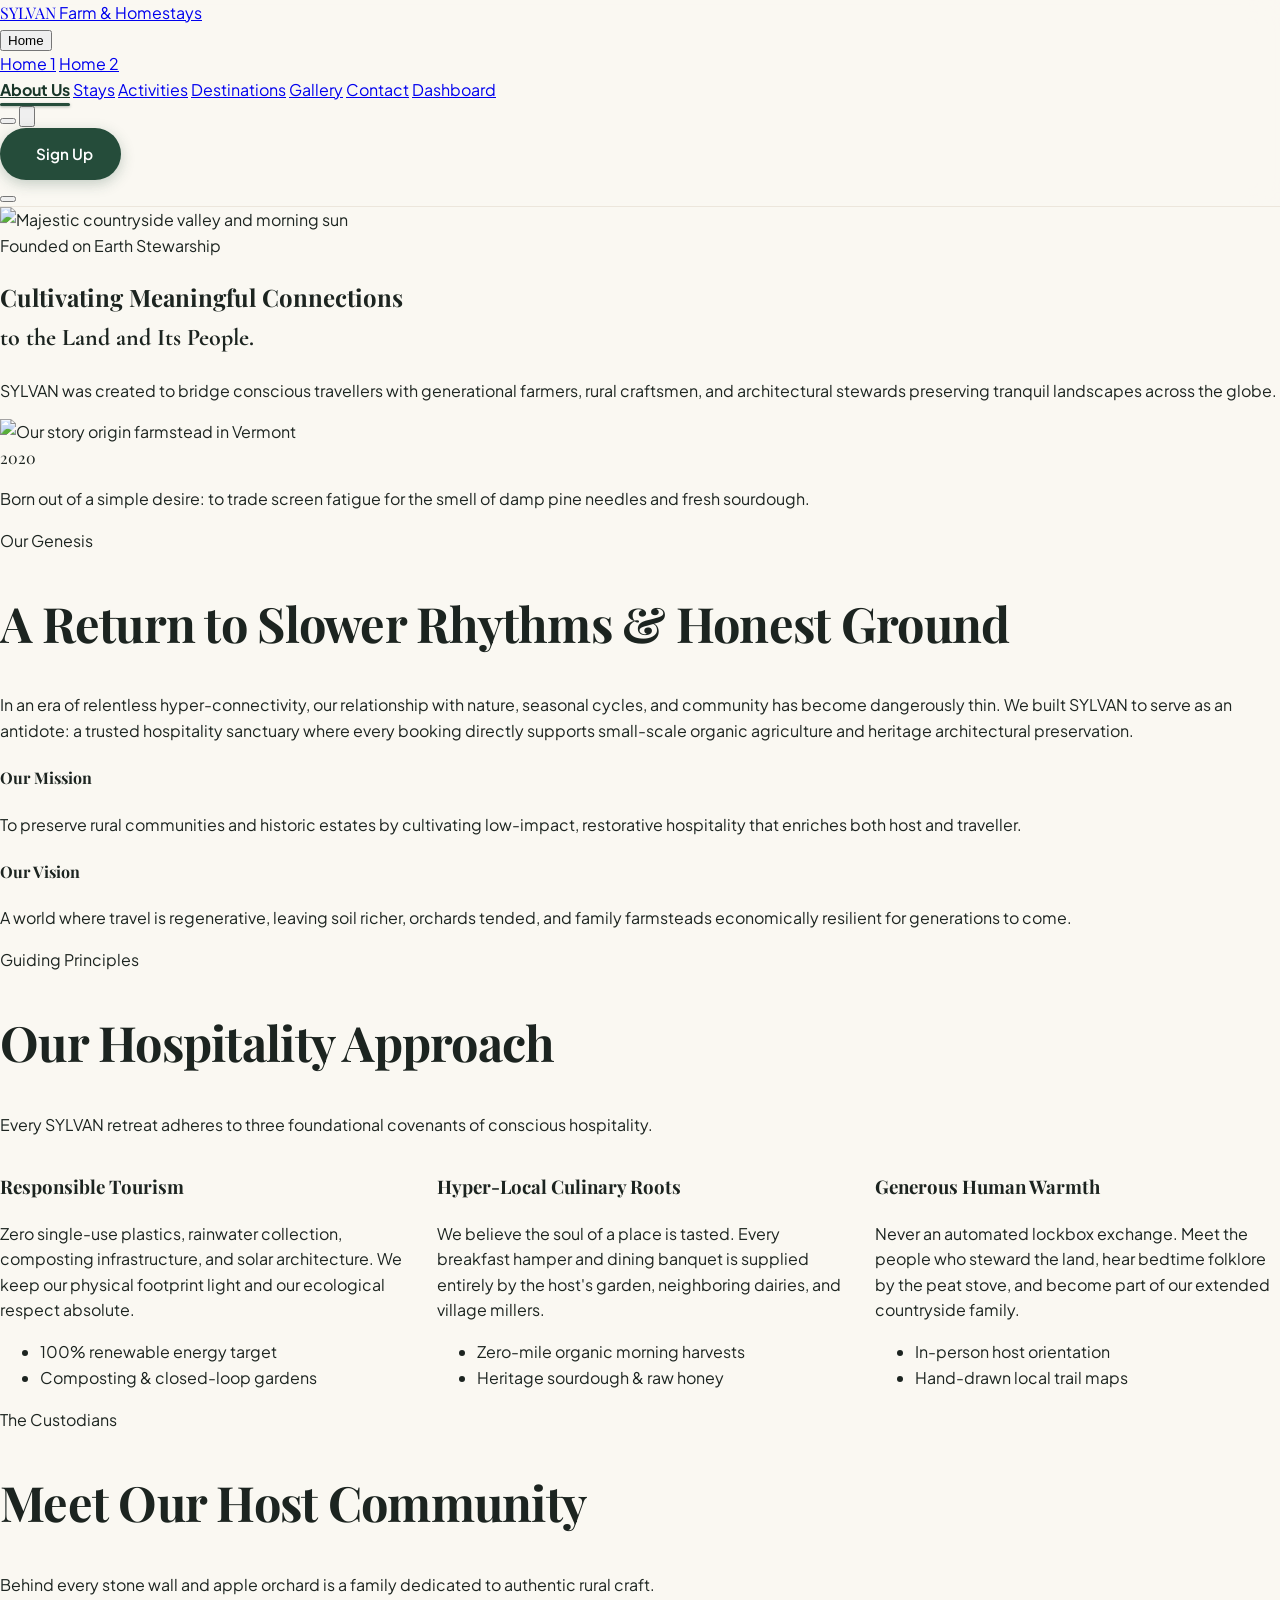
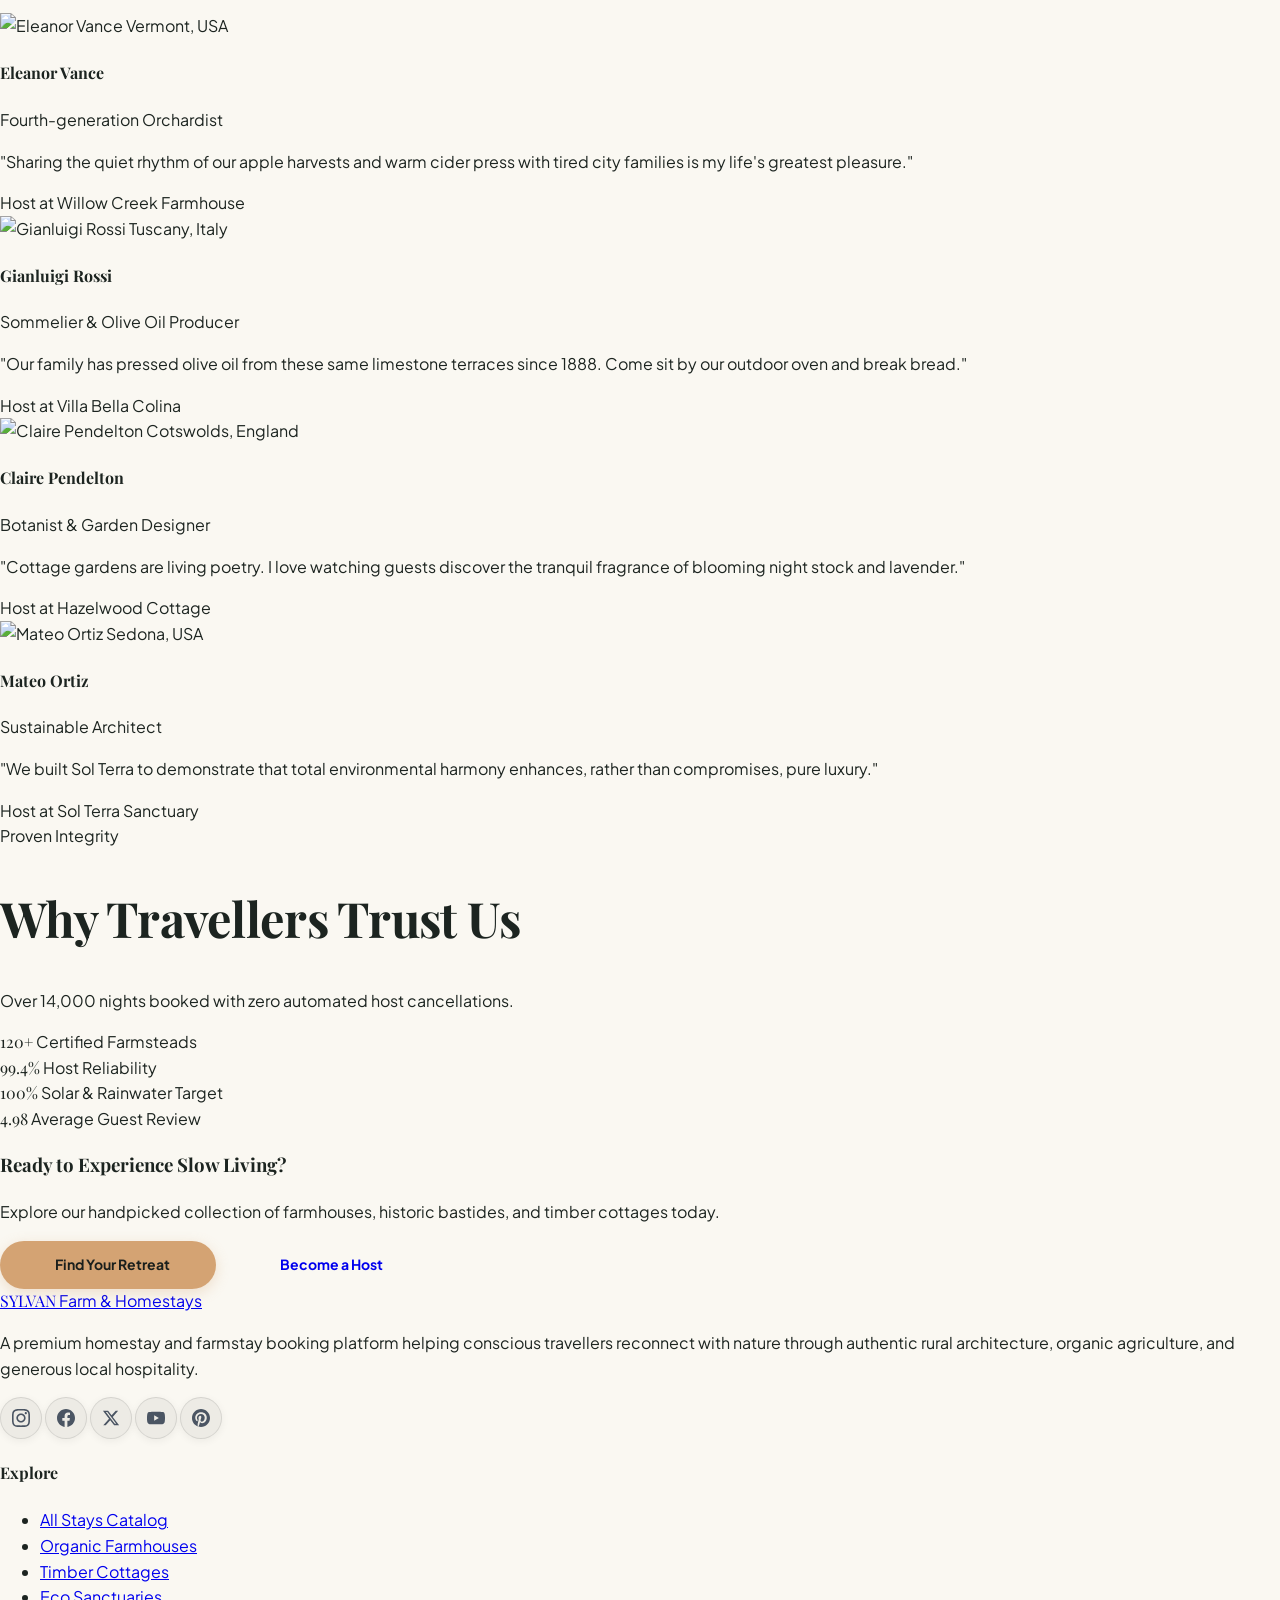
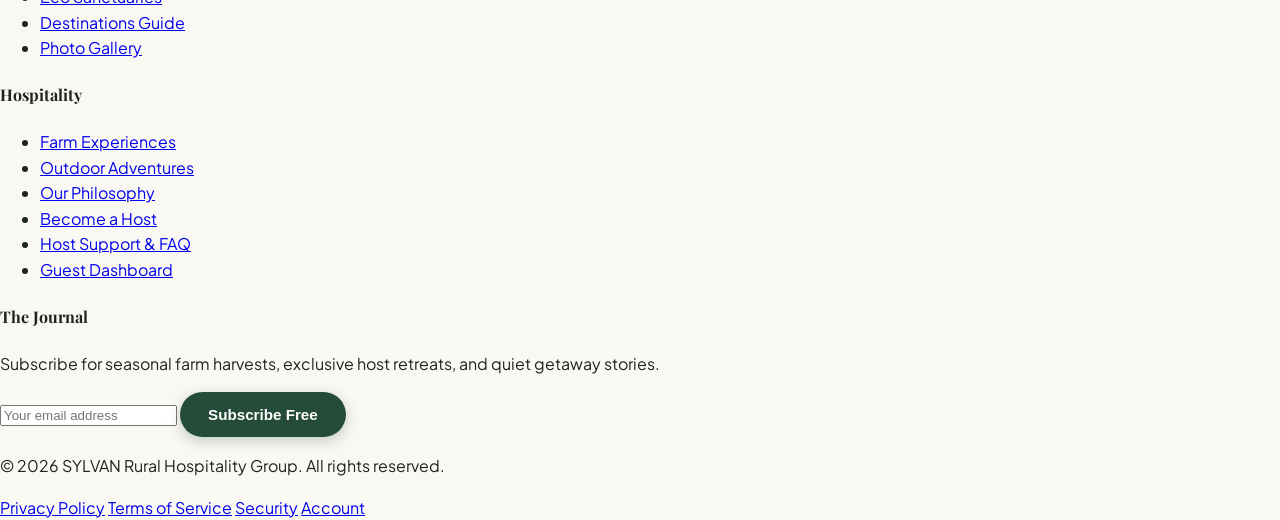
==== commit 5b8375bc: "Hide Sign Up CTA and move Theme/RTL toggle icons inside the hamburger drawer on mobile, tablet, and " ====
--- a/about.html
+++ b/about.html
@@ -85,28 +85,36 @@
         <a href="dashboard.html" class="hover:text-forest dark:hover:text-emerald-400 transition-colors whitespace-nowrap">Dashboard</a>
       </nav>
 
-      <!-- Right Header Actions -->
+            <!-- Right Header Actions -->
       <div class="flex items-center gap-2 xl:gap-3 shrink-0">
-        <button class="theme-toggle-btn w-9 h-9 rounded-full bg-stone-100 dark:bg-stone-800 text-stone-700 dark:text-stone-200 flex items-center justify-center hover:scale-105 transition-transform" title="Toggle Light/Dark Theme">
+        <!-- Theme Toggle (Desktop XL+) -->
+        <button
+          class="theme-toggle-btn hidden xl:flex w-9 h-9 rounded-full bg-stone-100 dark:bg-stone-800 text-stone-700 dark:text-stone-200 items-center justify-center hover:scale-105 transition-transform"
+          title="Toggle Light/Dark Theme">
           <i data-lucide="moon" class="theme-icon-moon w-4 h-4"></i>
           <i data-lucide="sun" class="theme-icon-sun w-4 h-4 hidden"></i>
         </button>
 
-        <button class="rtl-toggle-btn w-9 h-9 rounded-full bg-stone-100 dark:bg-stone-800 text-stone-700 dark:text-stone-200 flex items-center justify-center hover:scale-105 transition-transform" title="Toggle RTL / LTR Reading Direction" aria-label="Toggle RTL / LTR Reading Direction">
+        <!-- RTL Toggle (Desktop XL+) -->
+        <button
+          class="rtl-toggle-btn hidden xl:flex w-9 h-9 rounded-full bg-stone-100 dark:bg-stone-800 text-stone-700 dark:text-stone-200 items-center justify-center hover:scale-105 transition-transform"
+          title="Toggle RTL / LTR Reading Direction" aria-label="Toggle RTL / LTR Reading Direction">
           <svg class="w-4 h-4" fill="none" stroke="currentColor" stroke-width="2" viewBox="0 0 24 24">
             <path stroke-linecap="round" stroke-linejoin="round" d="M8 7h12m0 0l-4-4m4 4l-4 4m0 6H4m0 0l4 4m-4-4l4-4" />
           </svg>
         </button>
 
-        <!-- Primary Auth CTA (Sign Up in all views: mobile, tablet, desktop) -->
-        <div class="flex items-center">
-          <a href="signup.html" class="btn-primary text-xs px-2.5 sm:px-3.5 xl:px-5 py-1.5 sm:py-2 xl:py-2.5 shadow-sm inline-flex items-center gap-1 sm:gap-1.5 xl:gap-2 whitespace-nowrap">
+        <!-- Primary Auth CTA (Desktop XL+) -->
+        <div class="hidden xl:flex items-center">
+          <a href="signup.html" class="btn-primary text-xs px-5 py-2.5 shadow-sm inline-flex items-center gap-2 whitespace-nowrap">
             <i data-lucide="user-plus" class="w-3.5 h-3.5 text-amberAccent"></i>
             <span>Sign Up</span>
           </a>
         </div>
 
-        <button id="mobile-menu-toggle" class="xl:hidden w-10 h-10 rounded-2xl bg-stone-100 dark:bg-stone-800 flex items-center justify-center text-stone-800 dark:text-stone-200">
+        <!-- Mobile Menu Trigger -->
+        <button id="mobile-menu-toggle"
+          class="xl:hidden w-10 h-10 rounded-2xl bg-stone-100 dark:bg-stone-800 flex items-center justify-center text-stone-800 dark:text-stone-200">
           <i data-lucide="menu" class="w-5 h-5"></i>
         </button>
       </div>
@@ -158,6 +166,26 @@
       </div>
 
       <div class="pt-4 sm:pt-6 border-t border-stone-200 dark:border-stone-800 flex flex-col gap-2.5 sm:gap-3 shrink-0 my-2">
+        <!-- Theme & RTL Controls inside Hamburger -->
+        <div class="flex items-center justify-between px-3 py-2 rounded-2xl bg-stone-100/80 dark:bg-stone-900/60 border border-stone-200/70 dark:border-stone-800 mb-1">
+          <span class="text-xs font-semibold text-stone-600 dark:text-stone-300">Preferences</span>
+          <div class="flex items-center gap-2">
+            <button
+              class="theme-toggle-btn w-9 h-9 rounded-full bg-white dark:bg-stone-800 text-stone-700 dark:text-stone-200 shadow-xs flex items-center justify-center hover:scale-105 transition-transform"
+              title="Toggle Light/Dark Theme">
+              <i data-lucide="moon" class="theme-icon-moon w-4 h-4"></i>
+              <i data-lucide="sun" class="theme-icon-sun w-4 h-4 hidden"></i>
+            </button>
+            <button
+              class="rtl-toggle-btn w-9 h-9 rounded-full bg-white dark:bg-stone-800 text-stone-700 dark:text-stone-200 shadow-xs flex items-center justify-center hover:scale-105 transition-transform"
+              title="Toggle RTL / LTR Reading Direction" aria-label="Toggle RTL / LTR Reading Direction">
+              <svg class="w-4 h-4" fill="none" stroke="currentColor" stroke-width="2" viewBox="0 0 24 24">
+                <path stroke-linecap="round" stroke-linejoin="round" d="M8 7h12m0 0l-4-4m4 4l-4 4m0 6H4m0 0l4 4m-4-4l4-4" />
+              </svg>
+            </button>
+          </div>
+        </div>
+
         <a href="login.html" class="btn-secondary text-xs text-center py-2 sm:py-2.5 rounded-full font-semibold">Log In</a>
         <a href="signup.html" class="btn-primary text-xs text-center py-2 sm:py-2.5 rounded-full font-semibold inline-flex items-center justify-center gap-1.5">
           <i data-lucide="user-plus" class="w-3.5 h-3.5 text-amberAccent"></i>
--- a/css/style.css
+++ b/css/style.css
@@ -77,12 +77,16 @@
   background-color: var(--bg-primary);
   -webkit-tap-highlight-color: transparent;
   transition: background-color 0.3s ease, color 0.3s ease;
+  overflow-x: hidden;
+  max-width: 100%;
 }
 
 body {
   margin: 0;
   padding: 0;
   overflow-x: hidden;
+  max-width: 100%;
+  position: relative;
   background-color: var(--bg-primary);
   color: var(--text-primary);
   font-size: 16px;
@@ -736,6 +740,12 @@
    ============================================================== */
 #mobile-drawer {
   z-index: 10000 !important;
+  overflow: hidden;
+}
+
+#mobile-drawer.hidden {
+  display: none !important;
+  pointer-events: none !important;
 }
 
 #mobile-drawer .drawer-content {
@@ -744,6 +754,32 @@
   max-height: 100dvh;
   overflow-y: auto;
   -webkit-overflow-scrolling: touch;
+  transition: transform 0.3s cubic-bezier(0.16, 1, 0.3, 1);
+  will-change: transform;
+}
+
+/* Strict RTL alignment for drawer and submenus */
+html[dir="rtl"] #mobile-drawer .drawer-content {
+  left: 0 !important;
+  right: auto !important;
+  text-align: right;
+}
+
+html[dir="rtl"] #mobile-drawer nav {
+  text-align: right;
+}
+
+html[dir="rtl"] #mobile-drawer nav a,
+html[dir="rtl"] #mobile-drawer nav button {
+  text-align: right;
+  justify-content: space-between;
+}
+
+html[dir="rtl"] #mobile-drawer .border-l-2 {
+  border-left-width: 0 !important;
+  border-right-width: 2px !important;
+  padding-left: 0 !important;
+  padding-right: 1rem !important;
 }
 
 /* Ensure floating back-to-top never overlaps mobile drawer */
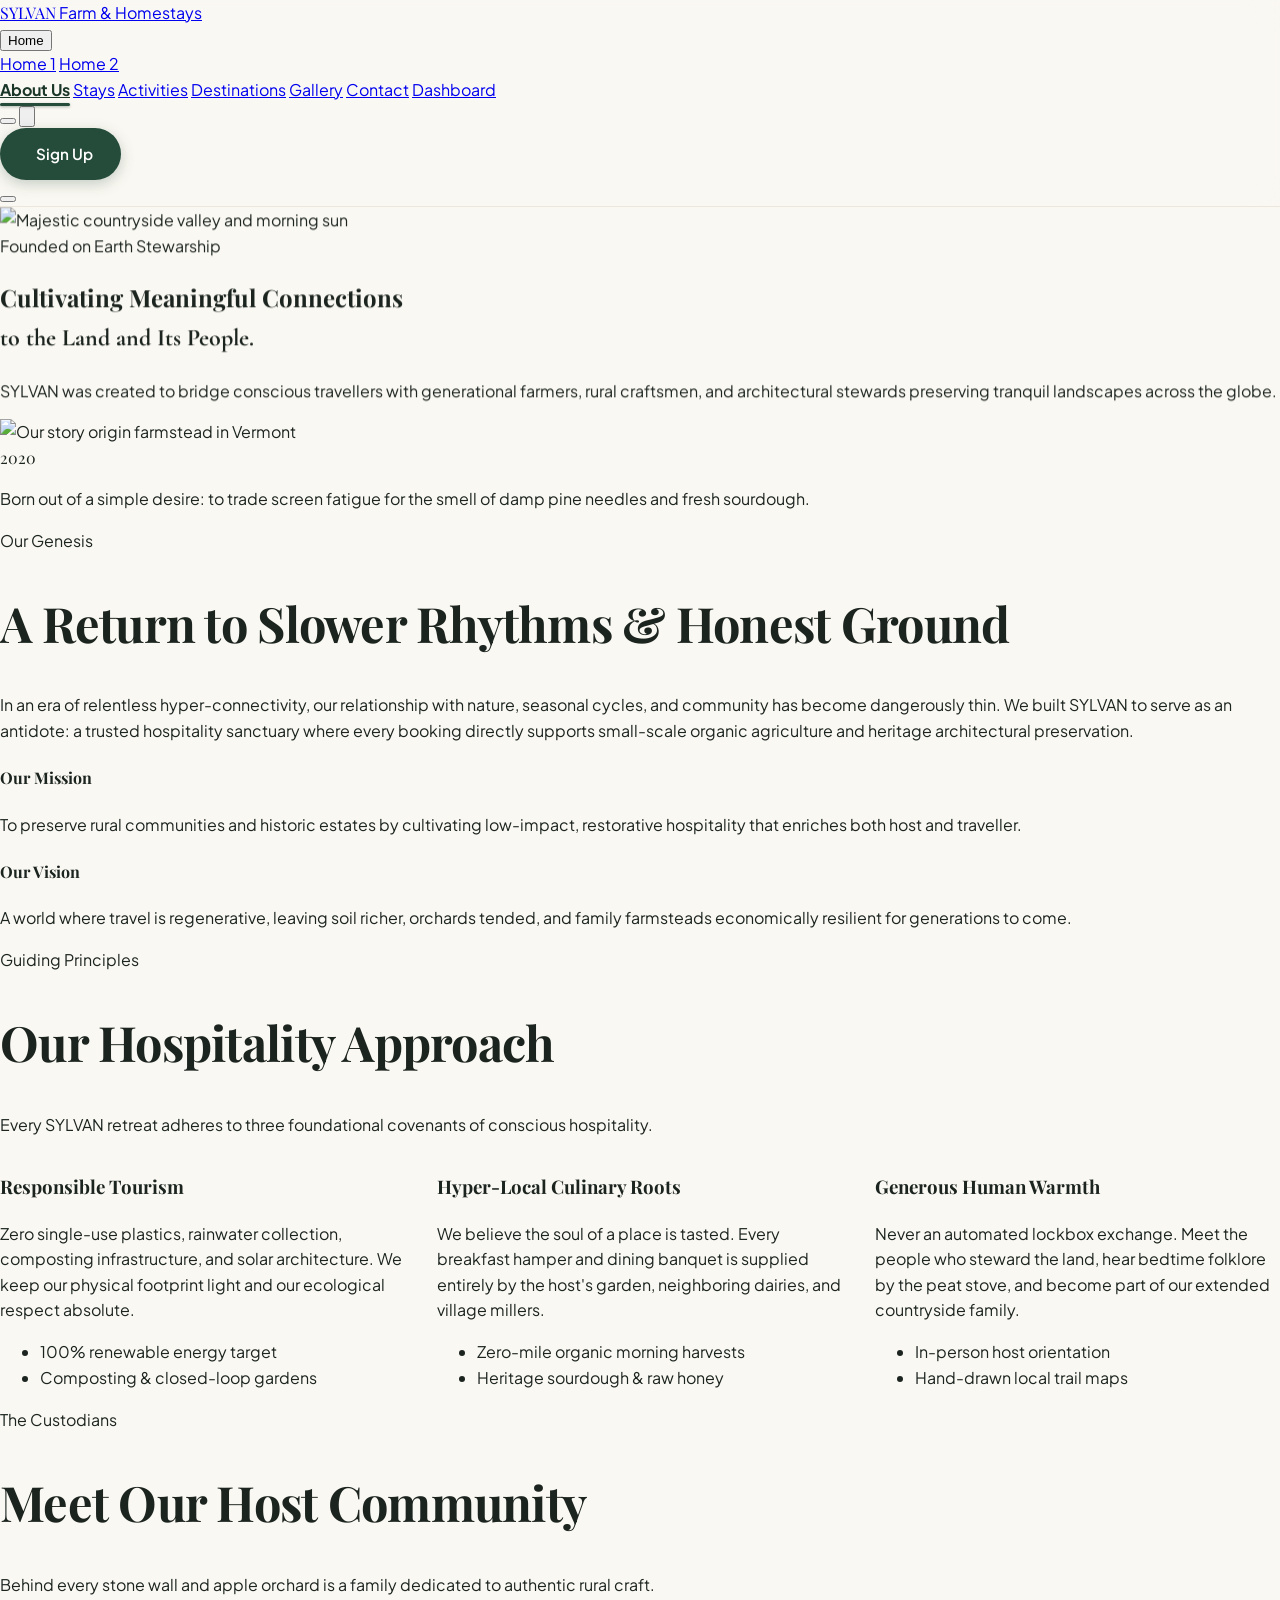
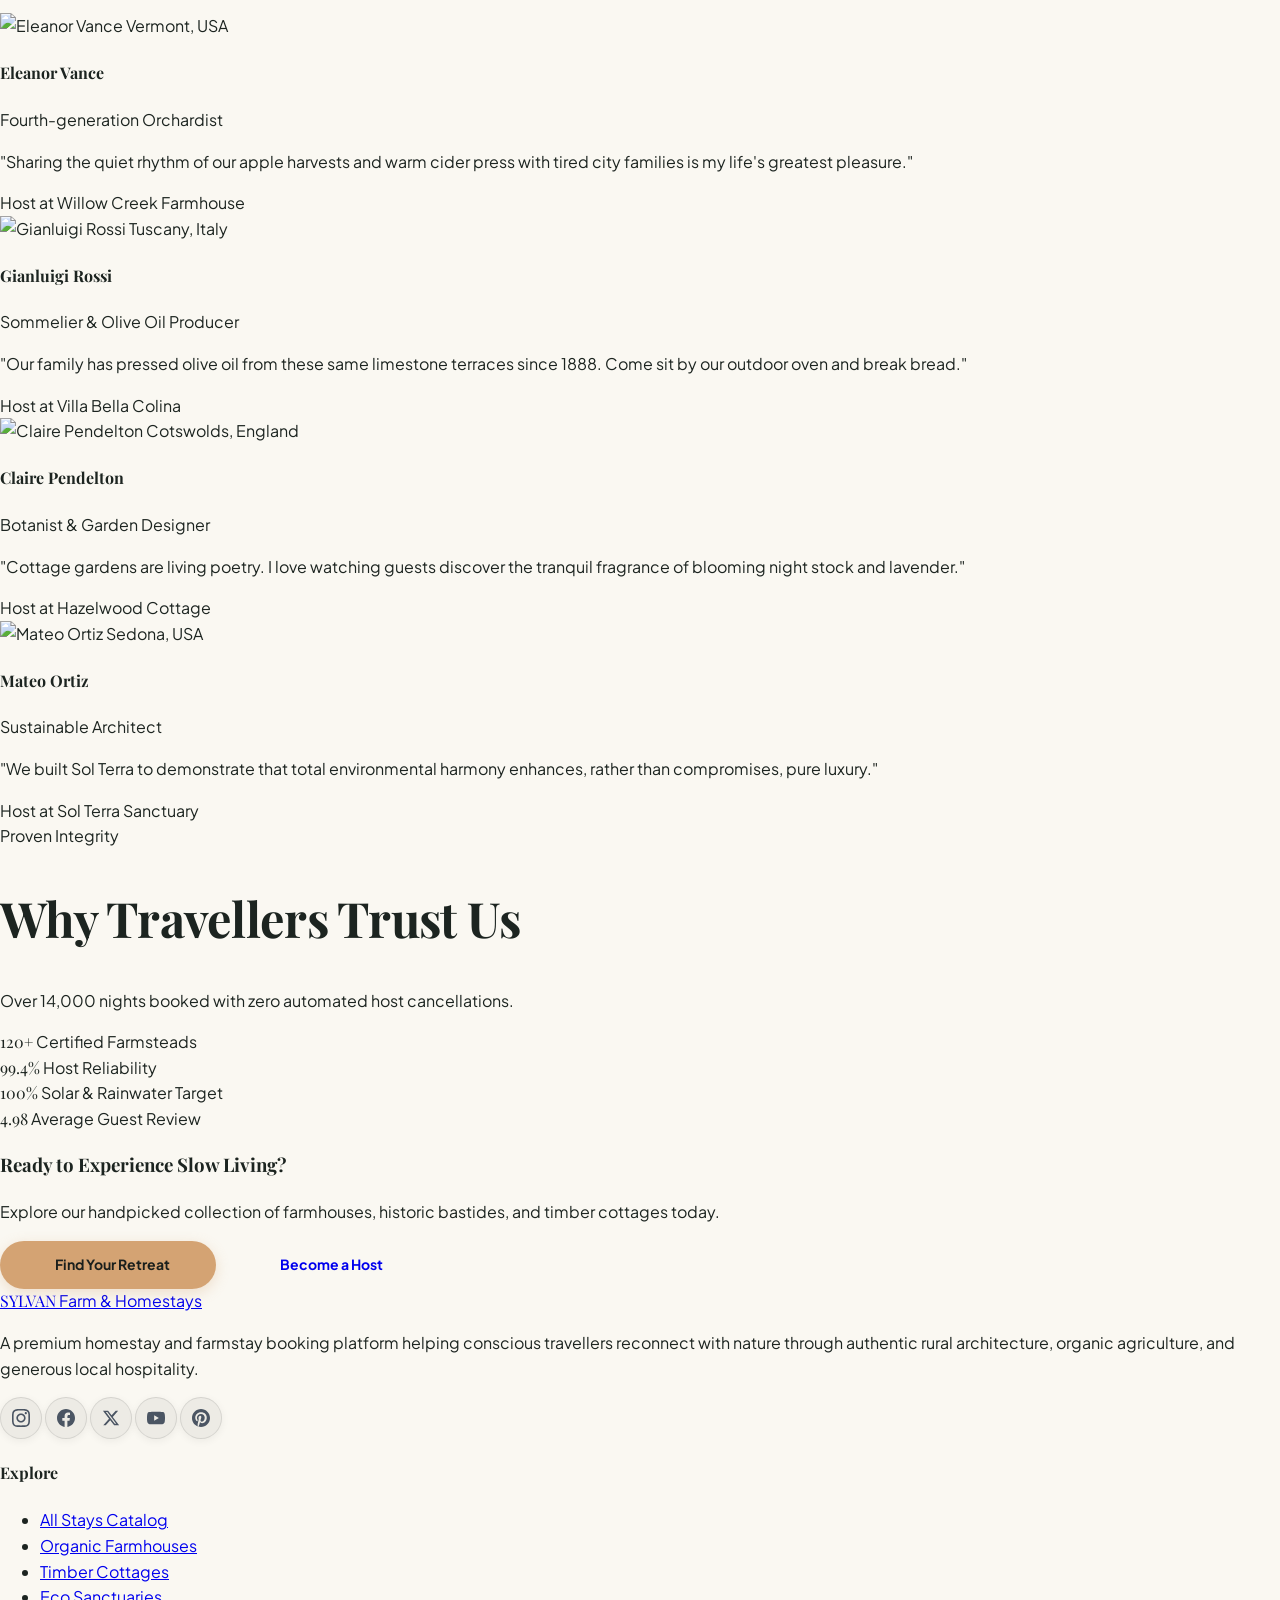
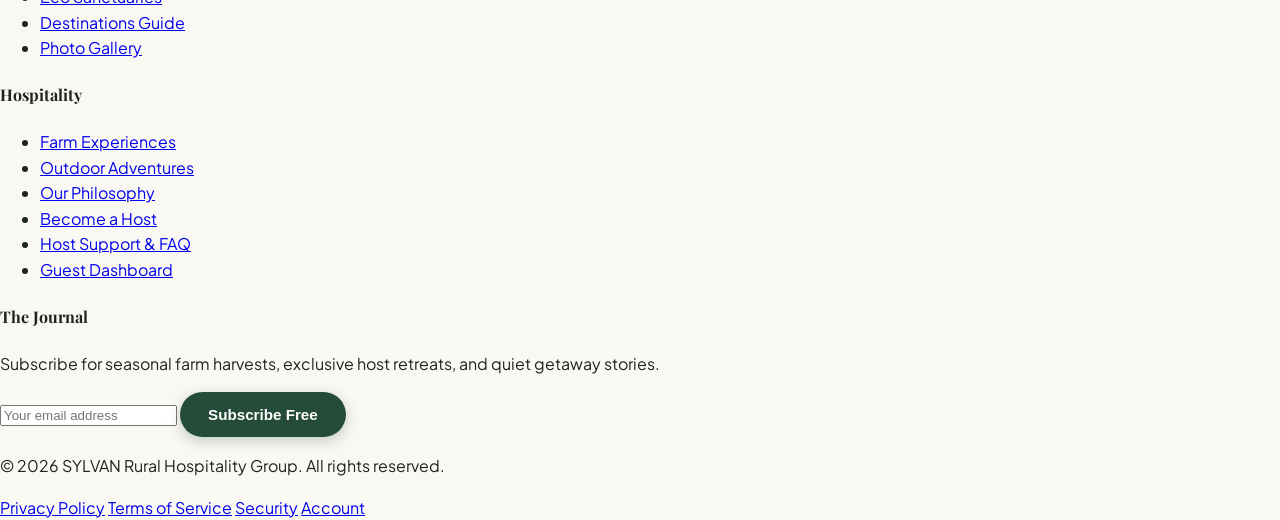
==== commit 37e247d8: "Align footer section into a 2x2 grid on 1024px viewports across all pages" ====
--- a/about.html
+++ b/about.html
@@ -505,10 +505,10 @@
        ============================================================== -->
   <footer class="bg-stone-100 dark:bg-stone-900 text-stone-600 dark:text-stone-300 pt-20 pb-12 border-t border-stone-200 dark:border-stone-800">
     <div class="max-w-7xl mx-auto px-4 sm:px-6 lg:px-8">
-      <div class="grid grid-cols-1 md:grid-cols-2 lg:grid-cols-5 gap-10 pb-16 border-b border-stone-200 dark:border-stone-800">
+      <div class="grid grid-cols-1 md:grid-cols-2 xl:grid-cols-5 gap-10 pb-16 border-b border-stone-200 dark:border-stone-800">
 
         <!-- Brand Info -->
-        <div class="lg:col-span-2">
+        <div class="xl:col-span-2">
           <a href="index.html" class="flex items-center gap-2.5 sm:gap-3 mb-4 group">
             <div
               class="w-10 h-10 rounded-2xl bg-forest dark:bg-emerald-800 text-white flex items-center justify-center shadow-md group-hover:scale-105 transition-transform">
